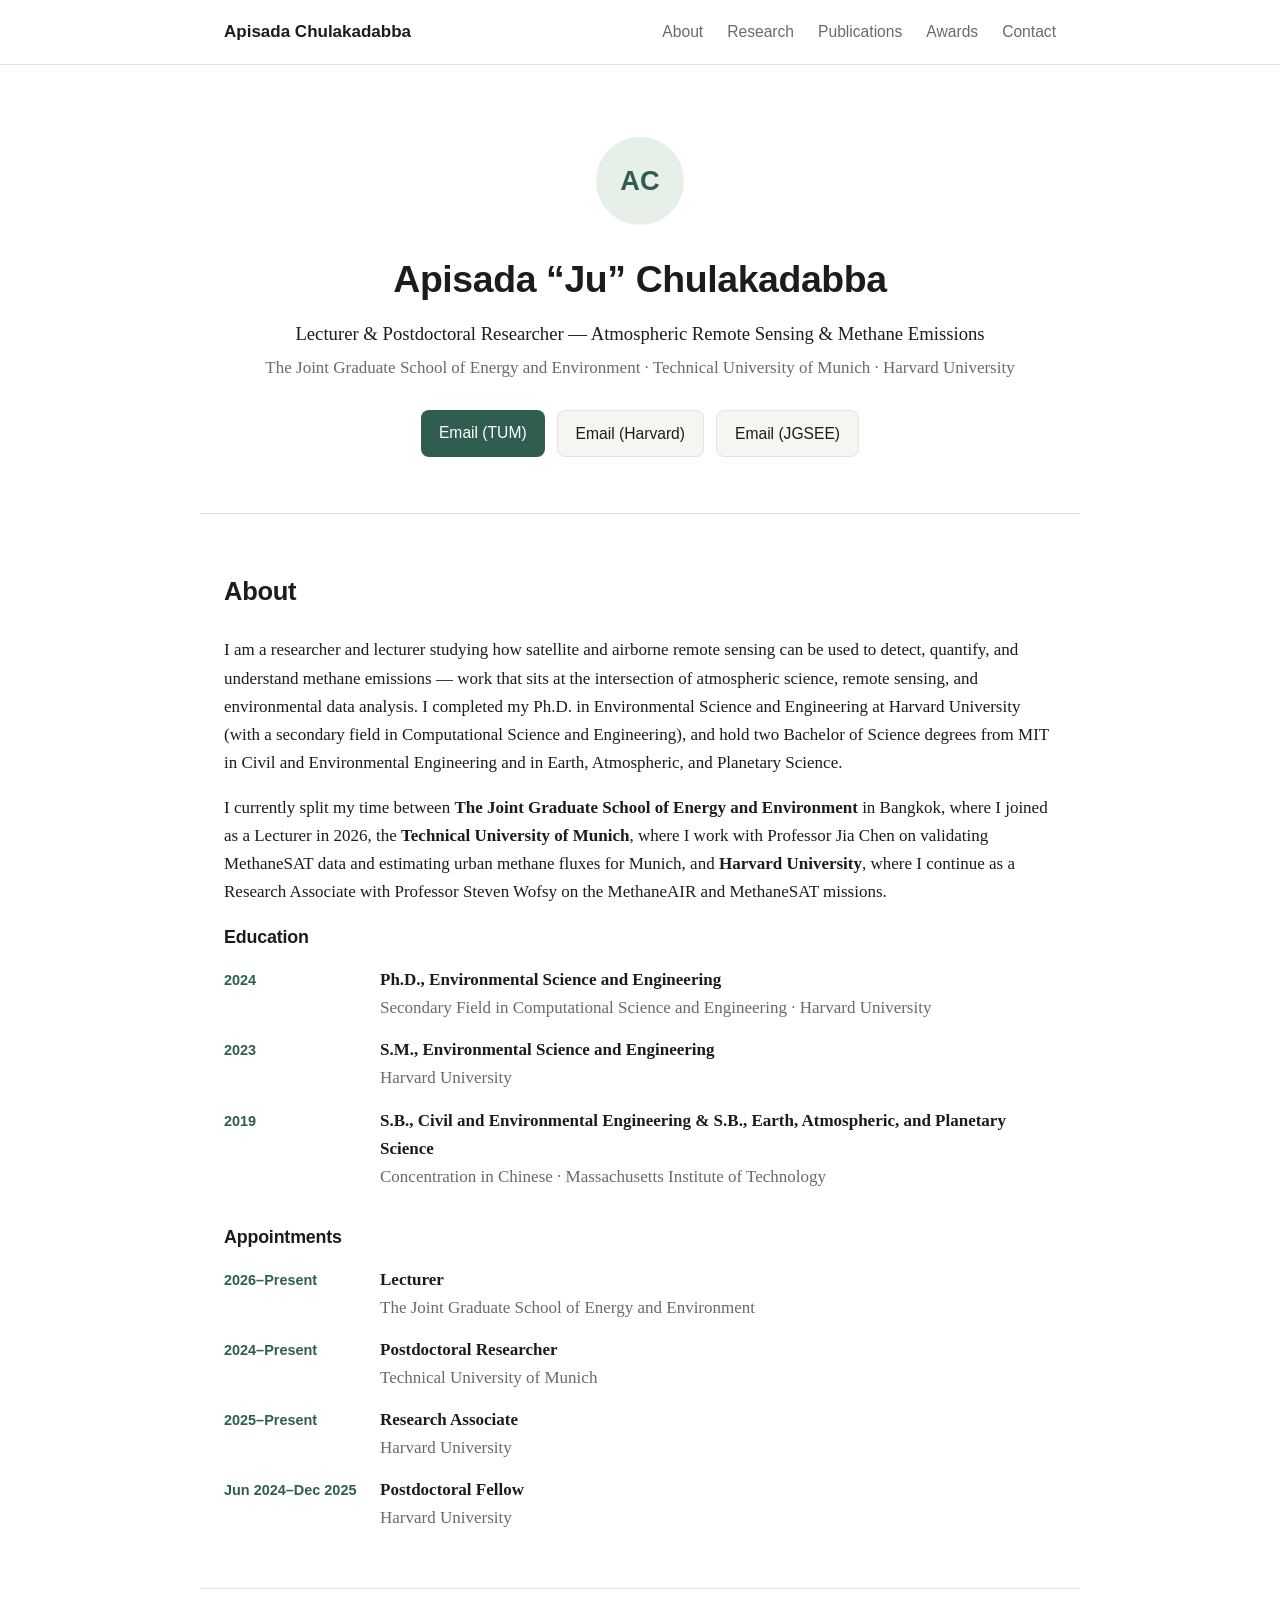
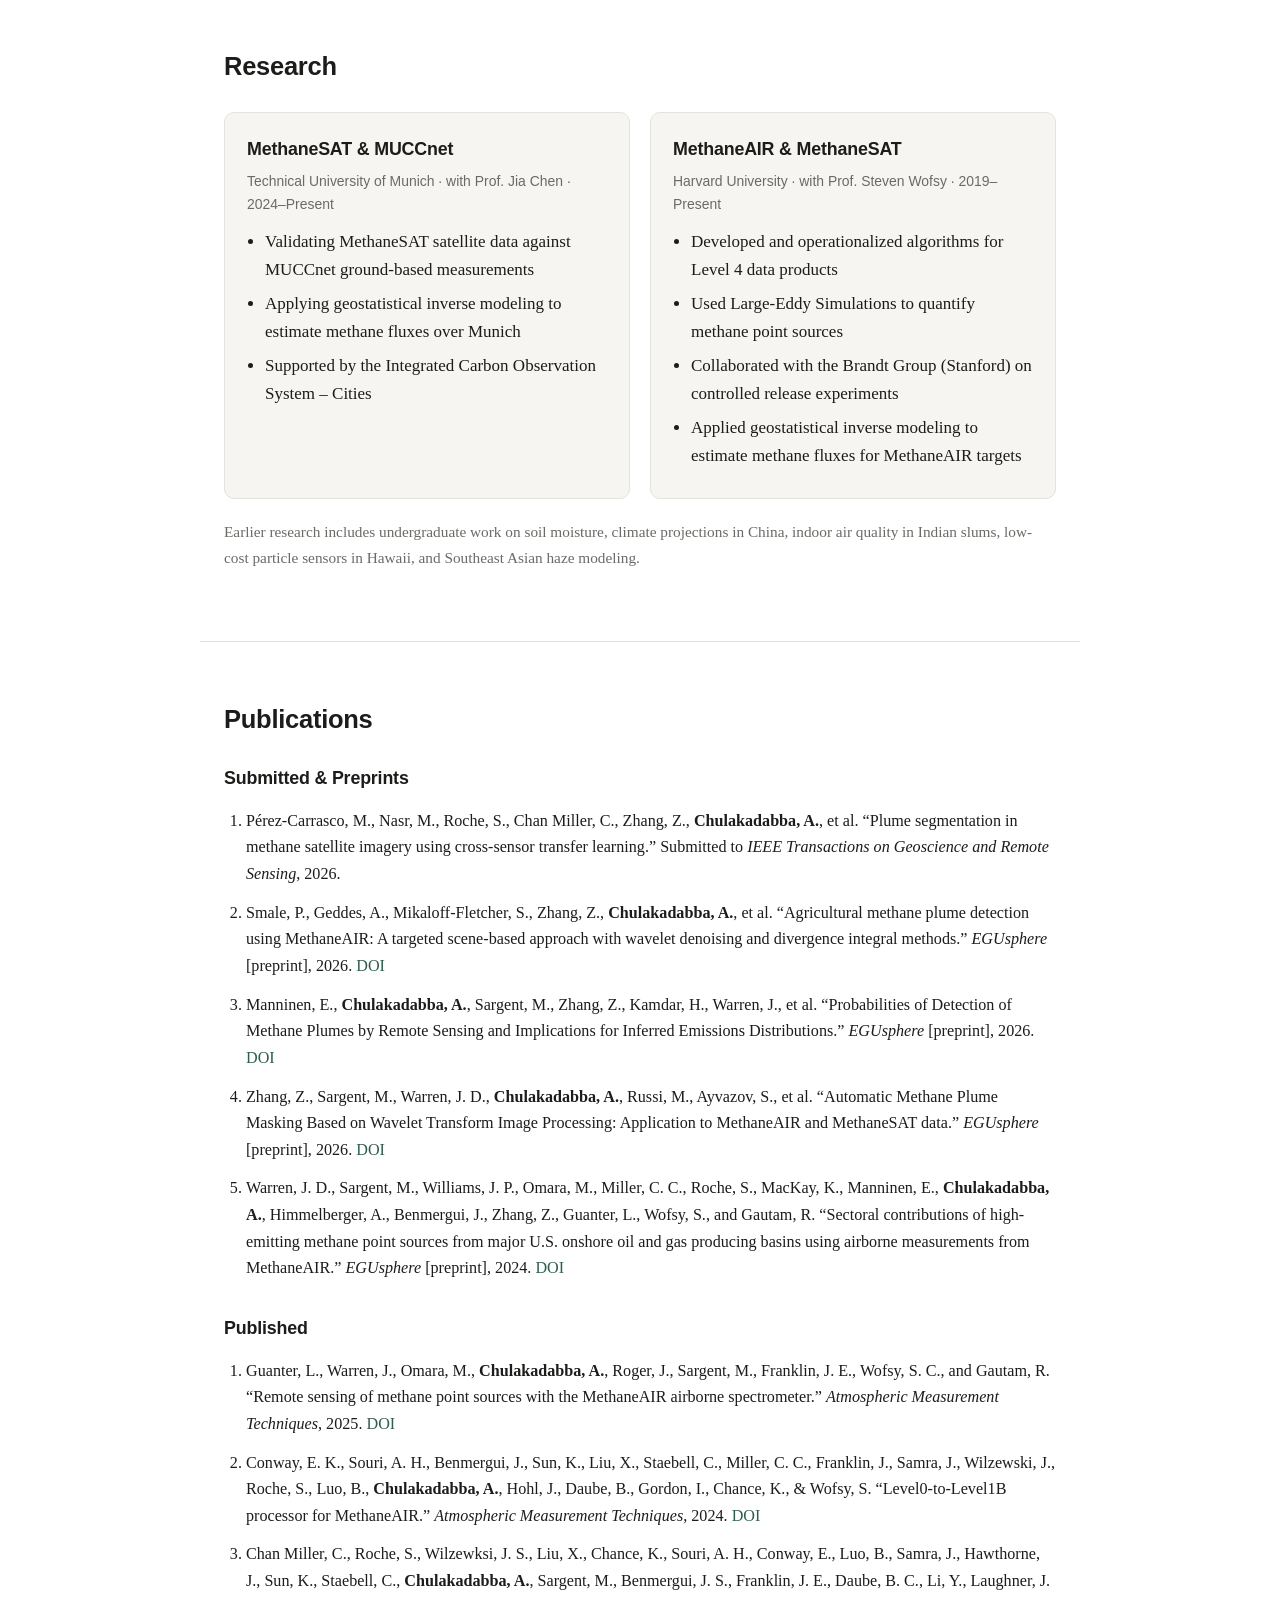
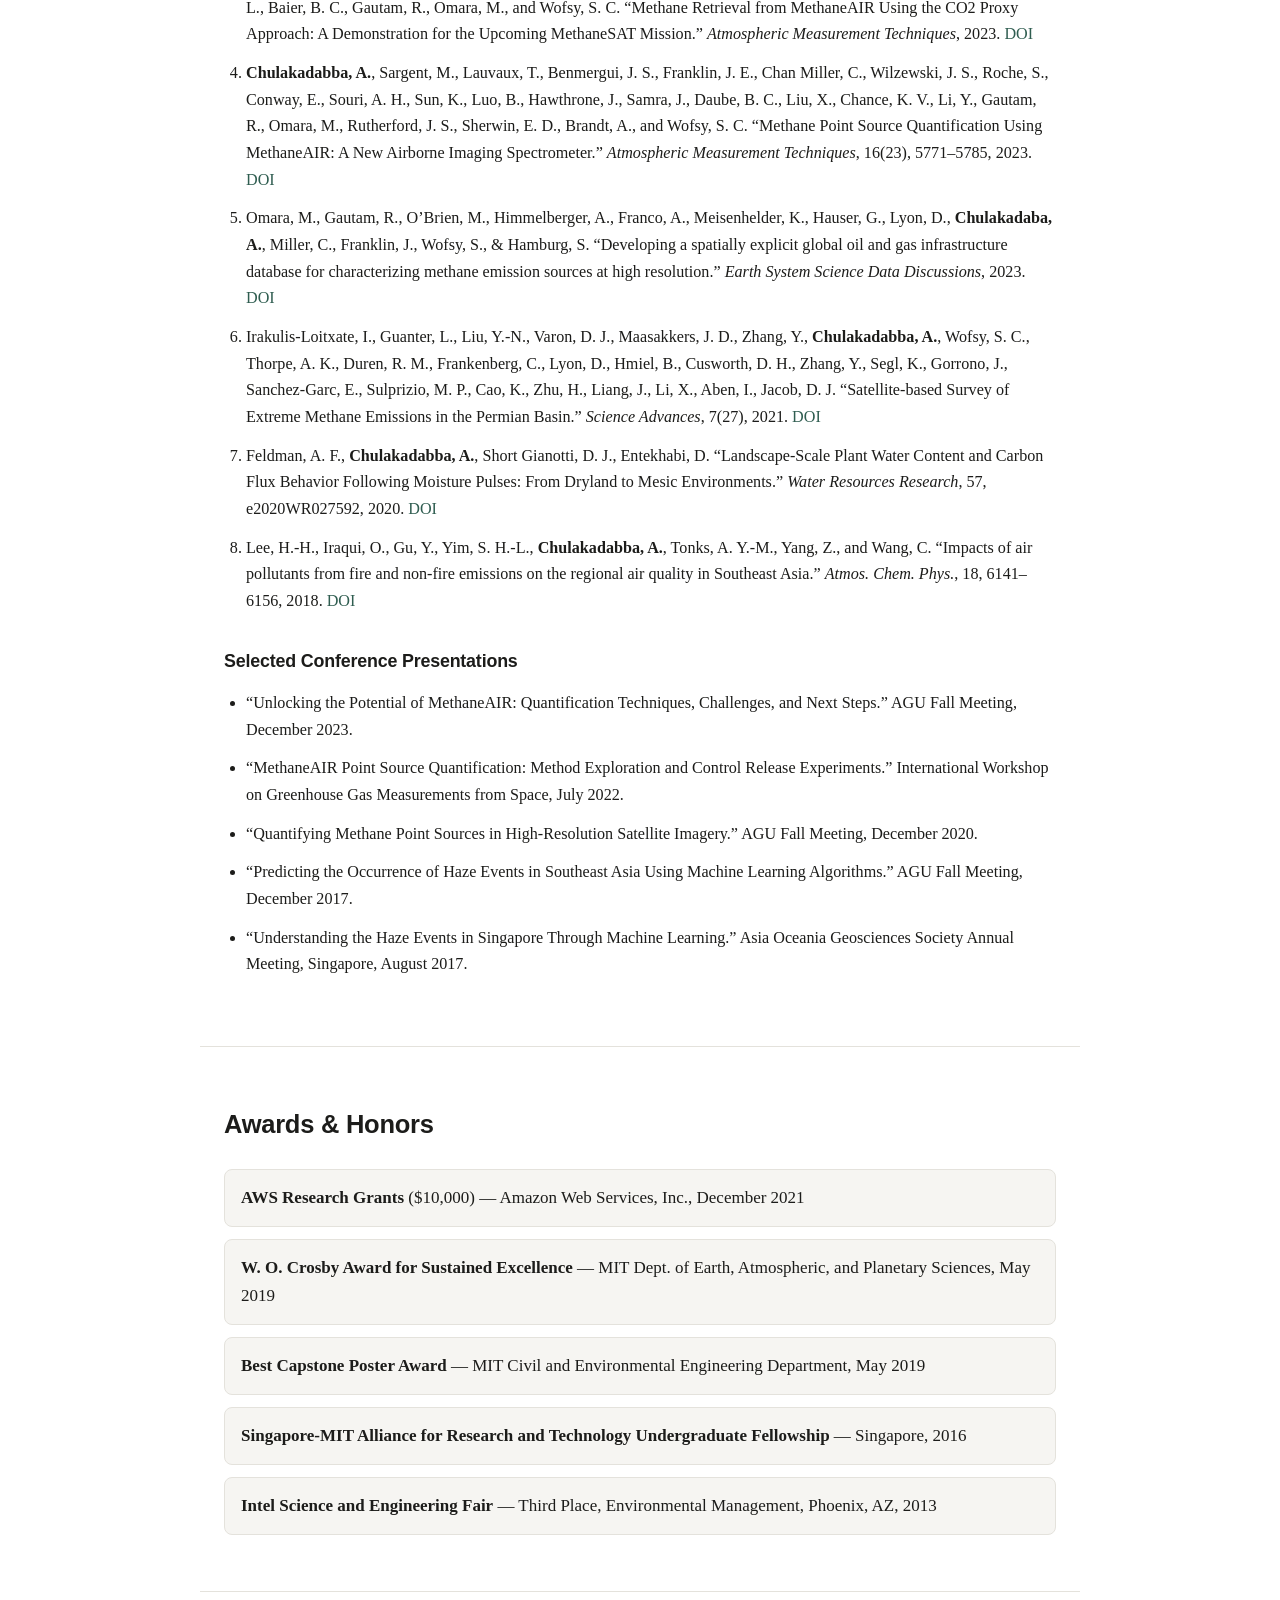
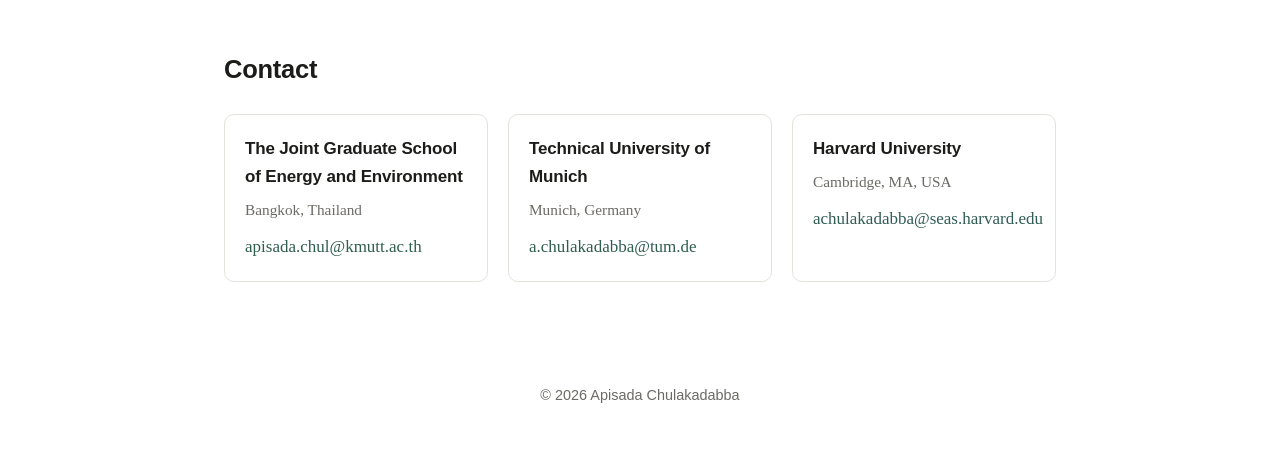
==== index.html @ 9975900d "Add personal academic website Static site (HTML/CSS/JS) with about, research, publications, awards, " ====
<!DOCTYPE html>
<html lang="en">
<head>
<meta charset="UTF-8">
<meta name="viewport" content="width=device-width, initial-scale=1.0">
<title>Apisada Chulakadabba</title>
<meta name="description" content="Apisada 'Ju' Chulakadabba — Postdoctoral Researcher working on satellite and airborne remote sensing of methane emissions.">
<link rel="stylesheet" href="styles.css">
</head>
<body>

<header class="site-header">
  <nav class="nav container">
    <a class="brand" href="#home">Apisada Chulakadabba</a>
    <button class="nav-toggle" id="navToggle" aria-label="Toggle menu" aria-expanded="false">
      <span></span><span></span><span></span>
    </button>
    <ul class="nav-links" id="navLinks">
      <li><a href="#about">About</a></li>
      <li><a href="#research">Research</a></li>
      <li><a href="#publications">Publications</a></li>
      <li><a href="#awards">Awards</a></li>
      <li><a href="#contact">Contact</a></li>
    </ul>
  </nav>
</header>

<main>
  <section id="home" class="hero container">
    <div class="hero-avatar" aria-hidden="true">AC</div>
    <h1>Apisada &ldquo;Ju&rdquo; Chulakadabba</h1>
    <p class="hero-title">Lecturer &amp; Postdoctoral Researcher &mdash; Atmospheric Remote Sensing &amp; Methane Emissions</p>
    <p class="hero-affil">The Joint Graduate School of Energy and Environment &middot; Technical University of Munich &middot; Harvard University</p>
    <div class="hero-links">
      <a href="mailto:a.chulakadabba@tum.de" class="btn btn-primary">Email (TUM)</a>
      <a href="mailto:achulakadabba@seas.harvard.edu" class="btn btn-secondary">Email (Harvard)</a>
      <a href="mailto:apisada.chul@kmutt.ac.th" class="btn btn-secondary">Email (JGSEE)</a>
    </div>
  </section>

  <section id="about" class="section container">
    <h2>About</h2>
    <p>
      I am a researcher and lecturer studying how satellite and airborne remote sensing can be used to detect,
      quantify, and understand methane emissions &mdash; work that sits at the intersection of atmospheric science,
      remote sensing, and environmental data analysis. I completed my Ph.D. in Environmental Science and Engineering
      at Harvard University (with a secondary field in Computational Science and Engineering), and hold two
      Bachelor of Science degrees from MIT in Civil and Environmental Engineering and in Earth, Atmospheric, and
      Planetary Science.
    </p>
    <p>
      I currently split my time between <strong>The Joint Graduate School of Energy and Environment</strong> in
      Bangkok, where I joined as a Lecturer in 2026, the <strong>Technical University of Munich</strong>, where I
      work with Professor Jia Chen on validating MethaneSAT data and estimating urban methane fluxes for Munich,
      and <strong>Harvard University</strong>, where I continue as a Research Associate with Professor Steven
      Wofsy on the MethaneAIR and MethaneSAT missions.
    </p>

    <div class="timeline">
      <h3>Education</h3>
      <ul class="timeline-list">
        <li>
          <span class="timeline-date">2024</span>
          <div>
            <strong>Ph.D., Environmental Science and Engineering</strong>
            <div class="muted">Secondary Field in Computational Science and Engineering &middot; Harvard University</div>
          </div>
        </li>
        <li>
          <span class="timeline-date">2023</span>
          <div>
            <strong>S.M., Environmental Science and Engineering</strong>
            <div class="muted">Harvard University</div>
          </div>
        </li>
        <li>
          <span class="timeline-date">2019</span>
          <div>
            <strong>S.B., Civil and Environmental Engineering &amp; S.B., Earth, Atmospheric, and Planetary Science</strong>
            <div class="muted">Concentration in Chinese &middot; Massachusetts Institute of Technology</div>
          </div>
        </li>
      </ul>

      <h3>Appointments</h3>
      <ul class="timeline-list">
        <li>
          <span class="timeline-date">2026&ndash;Present</span>
          <div><strong>Lecturer</strong><div class="muted">The Joint Graduate School of Energy and Environment</div></div>
        </li>
        <li>
          <span class="timeline-date">2024&ndash;Present</span>
          <div><strong>Postdoctoral Researcher</strong><div class="muted">Technical University of Munich</div></div>
        </li>
        <li>
          <span class="timeline-date">2025&ndash;Present</span>
          <div><strong>Research Associate</strong><div class="muted">Harvard University</div></div>
        </li>
        <li>
          <span class="timeline-date">Jun 2024&ndash;Dec 2025</span>
          <div><strong>Postdoctoral Fellow</strong><div class="muted">Harvard University</div></div>
        </li>
      </ul>
    </div>
  </section>

  <section id="research" class="section container">
    <h2>Research</h2>
    <div class="cards">
      <article class="card">
        <h3>MethaneSAT &amp; MUCCnet</h3>
        <p class="card-meta">Technical University of Munich &middot; with Prof. Jia Chen &middot; 2024&ndash;Present</p>
        <ul>
          <li>Validating MethaneSAT satellite data against MUCCnet ground-based measurements</li>
          <li>Applying geostatistical inverse modeling to estimate methane fluxes over Munich</li>
          <li>Supported by the Integrated Carbon Observation System &ndash; Cities</li>
        </ul>
      </article>
      <article class="card">
        <h3>MethaneAIR &amp; MethaneSAT</h3>
        <p class="card-meta">Harvard University &middot; with Prof. Steven Wofsy &middot; 2019&ndash;Present</p>
        <ul>
          <li>Developed and operationalized algorithms for Level 4 data products</li>
          <li>Used Large-Eddy Simulations to quantify methane point sources</li>
          <li>Collaborated with the Brandt Group (Stanford) on controlled release experiments</li>
          <li>Applied geostatistical inverse modeling to estimate methane fluxes for MethaneAIR targets</li>
        </ul>
      </article>
    </div>
    <p class="muted small">
      Earlier research includes undergraduate work on soil moisture, climate projections in China, indoor air
      quality in Indian slums, low-cost particle sensors in Hawaii, and Southeast Asian haze modeling.
    </p>
  </section>

  <section id="publications" class="section container">
    <h2>Publications</h2>

    <h3 class="pub-group-title">Submitted &amp; Preprints</h3>
    <ol class="pub-list">
      <li>Pérez-Carrasco, M., Nasr, M., Roche, S., Chan Miller, C., Zhang, Z., <strong>Chulakadabba, A.</strong>, et al. &ldquo;Plume segmentation in methane satellite imagery using cross-sensor transfer learning.&rdquo; Submitted to <em>IEEE Transactions on Geoscience and Remote Sensing</em>, 2026.</li>
      <li>Smale, P., Geddes, A., Mikaloff-Fletcher, S., Zhang, Z., <strong>Chulakadabba, A.</strong>, et al. &ldquo;Agricultural methane plume detection using MethaneAIR: A targeted scene-based approach with wavelet denoising and divergence integral methods.&rdquo; <em>EGUsphere</em> [preprint], 2026. <a href="https://doi.org/10.5194/egusphere-2025-6237" target="_blank" rel="noopener">DOI</a></li>
      <li>Manninen, E., <strong>Chulakadabba, A.</strong>, Sargent, M., Zhang, Z., Kamdar, H., Warren, J., et al. &ldquo;Probabilities of Detection of Methane Plumes by Remote Sensing and Implications for Inferred Emissions Distributions.&rdquo; <em>EGUsphere</em> [preprint], 2026. <a href="https://doi.org/10.5194/egusphere-2026-115" target="_blank" rel="noopener">DOI</a></li>
      <li>Zhang, Z., Sargent, M., Warren, J. D., <strong>Chulakadabba, A.</strong>, Russi, M., Ayvazov, S., et al. &ldquo;Automatic Methane Plume Masking Based on Wavelet Transform Image Processing: Application to MethaneAIR and MethaneSAT data.&rdquo; <em>EGUsphere</em> [preprint], 2026. <a href="https://doi.org/10.5194/egusphere-2026-141" target="_blank" rel="noopener">DOI</a></li>
      <li>Warren, J. D., Sargent, M., Williams, J. P., Omara, M., Miller, C. C., Roche, S., MacKay, K., Manninen, E., <strong>Chulakadabba, A.</strong>, Himmelberger, A., Benmergui, J., Zhang, Z., Guanter, L., Wofsy, S., and Gautam, R. &ldquo;Sectoral contributions of high-emitting methane point sources from major U.S. onshore oil and gas producing basins using airborne measurements from MethaneAIR.&rdquo; <em>EGUsphere</em> [preprint], 2024. <a href="https://doi.org/10.5194/egusphere-2024-3865" target="_blank" rel="noopener">DOI</a></li>
    </ol>

    <h3 class="pub-group-title">Published</h3>
    <ol class="pub-list">
      <li>Guanter, L., Warren, J., Omara, M., <strong>Chulakadabba, A.</strong>, Roger, J., Sargent, M., Franklin, J. E., Wofsy, S. C., and Gautam, R. &ldquo;Remote sensing of methane point sources with the MethaneAIR airborne spectrometer.&rdquo; <em>Atmospheric Measurement Techniques</em>, 2025. <a href="https://doi.org/10.5194/amt-18-3857-2025" target="_blank" rel="noopener">DOI</a></li>
      <li>Conway, E. K., Souri, A. H., Benmergui, J., Sun, K., Liu, X., Staebell, C., Miller, C. C., Franklin, J., Samra, J., Wilzewski, J., Roche, S., Luo, B., <strong>Chulakadabba, A.</strong>, Hohl, J., Daube, B., Gordon, I., Chance, K., &amp; Wofsy, S. &ldquo;Level0-to-Level1B processor for MethaneAIR.&rdquo; <em>Atmospheric Measurement Techniques</em>, 2024. <a href="https://doi.org/10.5194/amt-17-1347-2024" target="_blank" rel="noopener">DOI</a></li>
      <li>Chan Miller, C., Roche, S., Wilzewksi, J. S., Liu, X., Chance, K., Souri, A. H., Conway, E., Luo, B., Samra, J., Hawthorne, J., Sun, K., Staebell, C., <strong>Chulakadabba, A.</strong>, Sargent, M., Benmergui, J. S., Franklin, J. E., Daube, B. C., Li, Y., Laughner, J. L., Baier, B. C., Gautam, R., Omara, M., and Wofsy, S. C. &ldquo;Methane Retrieval from MethaneAIR Using the CO2 Proxy Approach: A Demonstration for the Upcoming MethaneSAT Mission.&rdquo; <em>Atmospheric Measurement Techniques</em>, 2023. <a href="https://doi.org/10.5194/egusphere-2023-1962" target="_blank" rel="noopener">DOI</a></li>
      <li><strong>Chulakadabba, A.</strong>, Sargent, M., Lauvaux, T., Benmergui, J. S., Franklin, J. E., Chan Miller, C., Wilzewski, J. S., Roche, S., Conway, E., Souri, A. H., Sun, K., Luo, B., Hawthrone, J., Samra, J., Daube, B. C., Liu, X., Chance, K. V., Li, Y., Gautam, R., Omara, M., Rutherford, J. S., Sherwin, E. D., Brandt, A., and Wofsy, S. C. &ldquo;Methane Point Source Quantification Using MethaneAIR: A New Airborne Imaging Spectrometer.&rdquo; <em>Atmospheric Measurement Techniques</em>, 16(23), 5771&ndash;5785, 2023. <a href="https://doi.org/10.5194/amt-16-5771-2023" target="_blank" rel="noopener">DOI</a></li>
      <li>Omara, M., Gautam, R., O&rsquo;Brien, M., Himmelberger, A., Franco, A., Meisenhelder, K., Hauser, G., Lyon, D., <strong>Chulakadaba, A.</strong>, Miller, C., Franklin, J., Wofsy, S., &amp; Hamburg, S. &ldquo;Developing a spatially explicit global oil and gas infrastructure database for characterizing methane emission sources at high resolution.&rdquo; <em>Earth System Science Data Discussions</em>, 2023. <a href="https://doi.org/10.5194/essd-2022-452" target="_blank" rel="noopener">DOI</a></li>
      <li>Irakulis-Loitxate, I., Guanter, L., Liu, Y.-N., Varon, D. J., Maasakkers, J. D., Zhang, Y., <strong>Chulakadabba, A.</strong>, Wofsy, S. C., Thorpe, A. K., Duren, R. M., Frankenberg, C., Lyon, D., Hmiel, B., Cusworth, D. H., Zhang, Y., Segl, K., Gorrono, J., Sanchez-Garc, E., Sulprizio, M. P., Cao, K., Zhu, H., Liang, J., Li, X., Aben, I., Jacob, D. J. &ldquo;Satellite-based Survey of Extreme Methane Emissions in the Permian Basin.&rdquo; <em>Science Advances</em>, 7(27), 2021. <a href="https://doi.org/abf4507" target="_blank" rel="noopener">DOI</a></li>
      <li>Feldman, A. F., <strong>Chulakadabba, A.</strong>, Short Gianotti, D. J., Entekhabi, D. &ldquo;Landscape-Scale Plant Water Content and Carbon Flux Behavior Following Moisture Pulses: From Dryland to Mesic Environments.&rdquo; <em>Water Resources Research</em>, 57, e2020WR027592, 2020. <a href="https://doi.org/10.1029/2020WR027592" target="_blank" rel="noopener">DOI</a></li>
      <li>Lee, H.-H., Iraqui, O., Gu, Y., Yim, S. H.-L., <strong>Chulakadabba, A.</strong>, Tonks, A. Y.-M., Yang, Z., and Wang, C. &ldquo;Impacts of air pollutants from fire and non-fire emissions on the regional air quality in Southeast Asia.&rdquo; <em>Atmos. Chem. Phys.</em>, 18, 6141&ndash;6156, 2018. <a href="https://doi.org/10.5194/acp-18-6141-2018" target="_blank" rel="noopener">DOI</a></li>
    </ol>

    <h3 class="pub-group-title">Selected Conference Presentations</h3>
    <ul class="pub-list plain">
      <li>&ldquo;Unlocking the Potential of MethaneAIR: Quantification Techniques, Challenges, and Next Steps.&rdquo; AGU Fall Meeting, December 2023.</li>
      <li>&ldquo;MethaneAIR Point Source Quantification: Method Exploration and Control Release Experiments.&rdquo; International Workshop on Greenhouse Gas Measurements from Space, July 2022.</li>
      <li>&ldquo;Quantifying Methane Point Sources in High-Resolution Satellite Imagery.&rdquo; AGU Fall Meeting, December 2020.</li>
      <li>&ldquo;Predicting the Occurrence of Haze Events in Southeast Asia Using Machine Learning Algorithms.&rdquo; AGU Fall Meeting, December 2017.</li>
      <li>&ldquo;Understanding the Haze Events in Singapore Through Machine Learning.&rdquo; Asia Oceania Geosciences Society Annual Meeting, Singapore, August 2017.</li>
    </ul>
  </section>

  <section id="awards" class="section container">
    <h2>Awards &amp; Honors</h2>
    <ul class="award-list">
      <li><strong>AWS Research Grants</strong> ($10,000) &mdash; Amazon Web Services, Inc., December 2021</li>
      <li><strong>W. O. Crosby Award for Sustained Excellence</strong> &mdash; MIT Dept. of Earth, Atmospheric, and Planetary Sciences, May 2019</li>
      <li><strong>Best Capstone Poster Award</strong> &mdash; MIT Civil and Environmental Engineering Department, May 2019</li>
      <li><strong>Singapore-MIT Alliance for Research and Technology Undergraduate Fellowship</strong> &mdash; Singapore, 2016</li>
      <li><strong>Intel Science and Engineering Fair</strong> &mdash; Third Place, Environmental Management, Phoenix, AZ, 2013</li>
    </ul>
  </section>

  <section id="contact" class="section container">
    <h2>Contact</h2>
    <div class="contact-grid">
      <div class="contact-card">
        <h3>The Joint Graduate School of Energy and Environment</h3>
        <p>Bangkok, Thailand</p>
        <a href="mailto:apisada.chul@kmutt.ac.th">apisada.chul@kmutt.ac.th</a>
      </div>
      <div class="contact-card">
        <h3>Technical University of Munich</h3>
        <p>Munich, Germany</p>
        <a href="mailto:a.chulakadabba@tum.de">a.chulakadabba@tum.de</a>
      </div>
      <div class="contact-card">
        <h3>Harvard University</h3>
        <p>Cambridge, MA, USA</p>
        <a href="mailto:achulakadabba@seas.harvard.edu">achulakadabba@seas.harvard.edu</a>
      </div>
    </div>
  </section>
</main>

<footer class="site-footer">
  <div class="container">
    <p>&copy; <span id="year"></span> Apisada Chulakadabba</p>
  </div>
</footer>

<script src="script.js"></script>
</body>
</html>
---- styles.css ----
:root {
  --bg: #ffffff;
  --bg-alt: #f6f5f2;
  --text: #1c1c1a;
  --text-muted: #6b6a66;
  --accent: #2f5d50;
  --accent-soft: #e7efe9;
  --border: #e4e2dc;
  --max-width: 880px;
  --radius: 10px;
  font-size: 17px;
}

@media (prefers-color-scheme: dark) {
  :root {
    --bg: #14151a;
    --bg-alt: #1b1c22;
    --text: #ececea;
    --text-muted: #a2a19c;
    --accent: #7fbf9e;
    --accent-soft: #1e2b26;
    --border: #2b2c33;
  }
}

* { box-sizing: border-box; }

html, body {
  margin: 0;
  padding: 0;
}

body {
  font-family: "Iowan Old Style", "Palatino Linotype", Georgia, "Times New Roman", serif;
  background: var(--bg);
  color: var(--text);
  line-height: 1.65;
  -webkit-font-smoothing: antialiased;
}

.container {
  max-width: var(--max-width);
  margin: 0 auto;
  padding: 0 24px;
}

h1, h2, h3 {
  font-family: -apple-system, BlinkMacSystemFont, "Segoe UI", Helvetica, Arial, sans-serif;
  font-weight: 600;
  letter-spacing: -0.01em;
  color: var(--text);
}

a {
  color: var(--accent);
  text-decoration: none;
}
a:hover { text-decoration: underline; }

/* Header */
.site-header {
  position: sticky;
  top: 0;
  background: var(--bg);
  border-bottom: 1px solid var(--border);
  z-index: 100;
}

.nav {
  display: flex;
  align-items: center;
  justify-content: space-between;
  height: 64px;
  font-family: -apple-system, BlinkMacSystemFont, "Segoe UI", Helvetica, Arial, sans-serif;
}

.brand {
  font-weight: 700;
  font-size: 1rem;
  color: var(--text);
}

.nav-links {
  list-style: none;
  display: flex;
  gap: 24px;
  margin: 0;
  padding: 0;
  font-size: 0.92rem;
}

.nav-links a {
  color: var(--text-muted);
}
.nav-links a:hover { color: var(--accent); text-decoration: none; }

.nav-toggle {
  display: none;
  flex-direction: column;
  gap: 4px;
  background: none;
  border: none;
  cursor: pointer;
  padding: 6px;
}
.nav-toggle span {
  width: 22px;
  height: 2px;
  background: var(--text);
  display: block;
}

/* Hero */
.hero {
  text-align: center;
  padding: 72px 24px 56px;
}

.hero-avatar {
  width: 88px;
  height: 88px;
  border-radius: 50%;
  background: var(--accent-soft);
  color: var(--accent);
  font-family: -apple-system, BlinkMacSystemFont, "Segoe UI", sans-serif;
  font-weight: 700;
  font-size: 1.6rem;
  display: flex;
  align-items: center;
  justify-content: center;
  margin: 0 auto 24px;
}

.hero h1 {
  font-size: 2.2rem;
  margin: 0 0 8px;
}

.hero-title {
  font-size: 1.1rem;
  color: var(--text);
  margin: 0 0 4px;
}

.hero-affil {
  color: var(--text-muted);
  margin: 0 0 28px;
}

.hero-links {
  display: flex;
  flex-wrap: wrap;
  gap: 12px;
  justify-content: center;
  font-family: -apple-system, BlinkMacSystemFont, "Segoe UI", sans-serif;
}

.btn {
  padding: 10px 18px;
  border-radius: 8px;
  font-size: 0.92rem;
  font-weight: 500;
}
.btn:hover { text-decoration: none; }

.btn-primary {
  background: var(--accent);
  color: #fff !important;
}
.btn-primary:hover { opacity: 0.9; }

.btn-secondary {
  background: var(--bg-alt);
  color: var(--text) !important;
  border: 1px solid var(--border);
}
.btn-secondary:hover { border-color: var(--accent); }

/* Sections */
.section {
  padding: 56px 24px;
  border-top: 1px solid var(--border);
}

.section h2 {
  font-size: 1.5rem;
  margin: 0 0 24px;
}

.muted { color: var(--text-muted); }
.small { font-size: 0.9rem; }

/* Timeline */
.timeline h3 {
  font-size: 1.05rem;
  margin: 32px 0 14px;
}
.timeline h3:first-child { margin-top: 0; }

.timeline-list {
  list-style: none;
  margin: 0;
  padding: 0;
  display: flex;
  flex-direction: column;
  gap: 14px;
}

.timeline-list li {
  display: grid;
  grid-template-columns: 140px 1fr;
  gap: 16px;
  align-items: baseline;
}

.timeline-date {
  font-family: -apple-system, BlinkMacSystemFont, "Segoe UI", sans-serif;
  font-size: 0.85rem;
  color: var(--accent);
  font-weight: 600;
}

/* Research cards */
.cards {
  display: grid;
  grid-template-columns: repeat(auto-fit, minmax(280px, 1fr));
  gap: 20px;
  margin-bottom: 20px;
}

.card {
  background: var(--bg-alt);
  border: 1px solid var(--border);
  border-radius: var(--radius);
  padding: 22px;
}

.card h3 {
  font-size: 1.05rem;
  margin: 0 0 6px;
}

.card-meta {
  font-family: -apple-system, BlinkMacSystemFont, "Segoe UI", sans-serif;
  font-size: 0.82rem;
  color: var(--text-muted);
  margin: 0 0 12px;
}

.card ul {
  margin: 0;
  padding-left: 18px;
}
.card li { margin-bottom: 6px; }

/* Publications */
.pub-group-title {
  font-size: 1.05rem;
  margin: 32px 0 14px;
}
.pub-group-title:first-of-type { margin-top: 0; }

.pub-list {
  padding-left: 22px;
  margin: 0 0 8px;
}
.pub-list li {
  margin-bottom: 12px;
  font-size: 0.95rem;
}
.pub-list.plain {
  list-style: disc;
}

/* Awards */
.award-list {
  list-style: none;
  padding: 0;
  margin: 0;
  display: flex;
  flex-direction: column;
  gap: 12px;
}
.award-list li {
  padding: 14px 16px;
  background: var(--bg-alt);
  border-radius: 8px;
  border: 1px solid var(--border);
}

/* Contact */
.contact-grid {
  display: grid;
  grid-template-columns: repeat(auto-fit, minmax(240px, 1fr));
  gap: 20px;
}
.contact-card {
  border: 1px solid var(--border);
  border-radius: var(--radius);
  padding: 20px;
}
.contact-card h3 {
  font-size: 1rem;
  margin: 0 0 6px;
}
.contact-card p {
  margin: 0 0 10px;
  color: var(--text-muted);
  font-size: 0.9rem;
}

/* Footer */
.site-footer {
  padding: 32px 24px;
  text-align: center;
  color: var(--text-muted);
  font-family: -apple-system, BlinkMacSystemFont, "Segoe UI", sans-serif;
  font-size: 0.85rem;
}

/* Responsive */
@media (max-width: 720px) {
  .nav-toggle { display: flex; }
  .nav-links {
    position: absolute;
    top: 64px;
    left: 0;
    right: 0;
    background: var(--bg);
    flex-direction: column;
    padding: 16px 24px;
    border-bottom: 1px solid var(--border);
    display: none;
    gap: 16px;
  }
  .nav-links.open { display: flex; }
  .timeline-list li {
    grid-template-columns: 1fr;
    gap: 4px;
  }
}
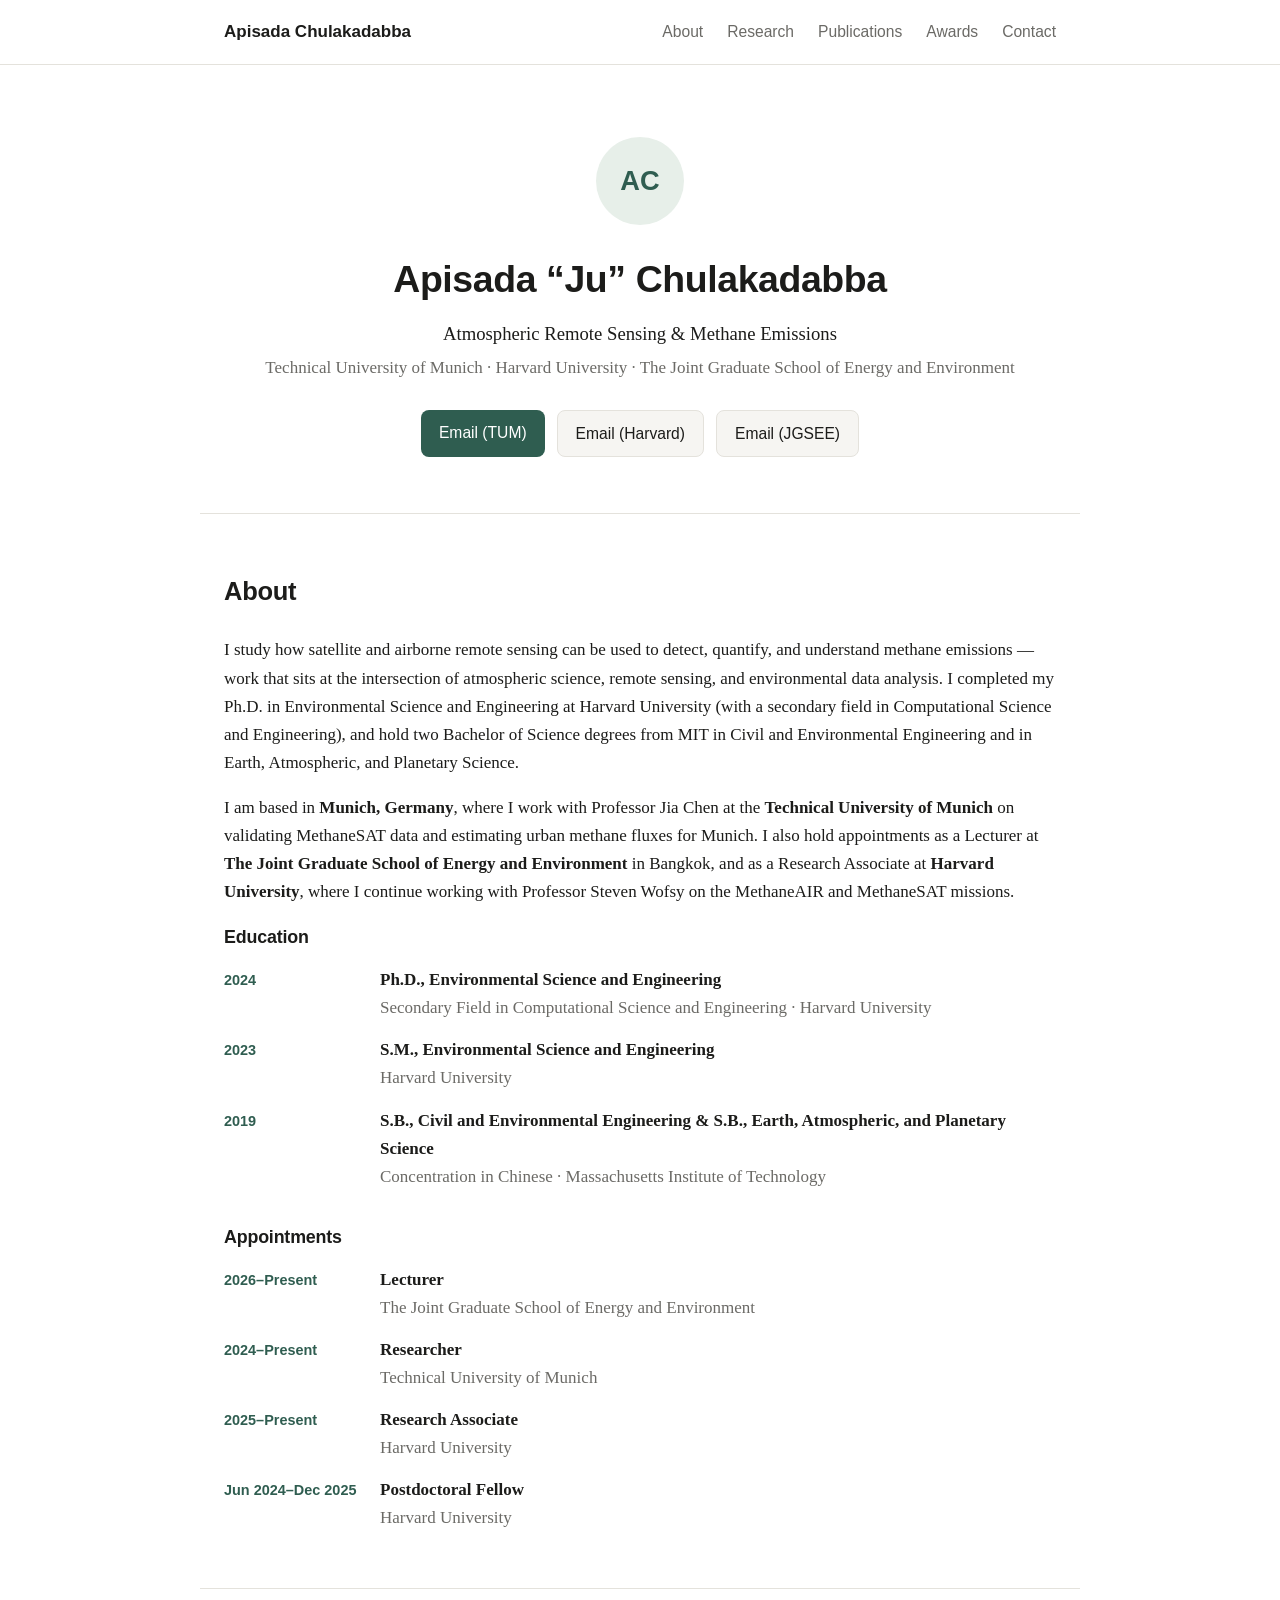
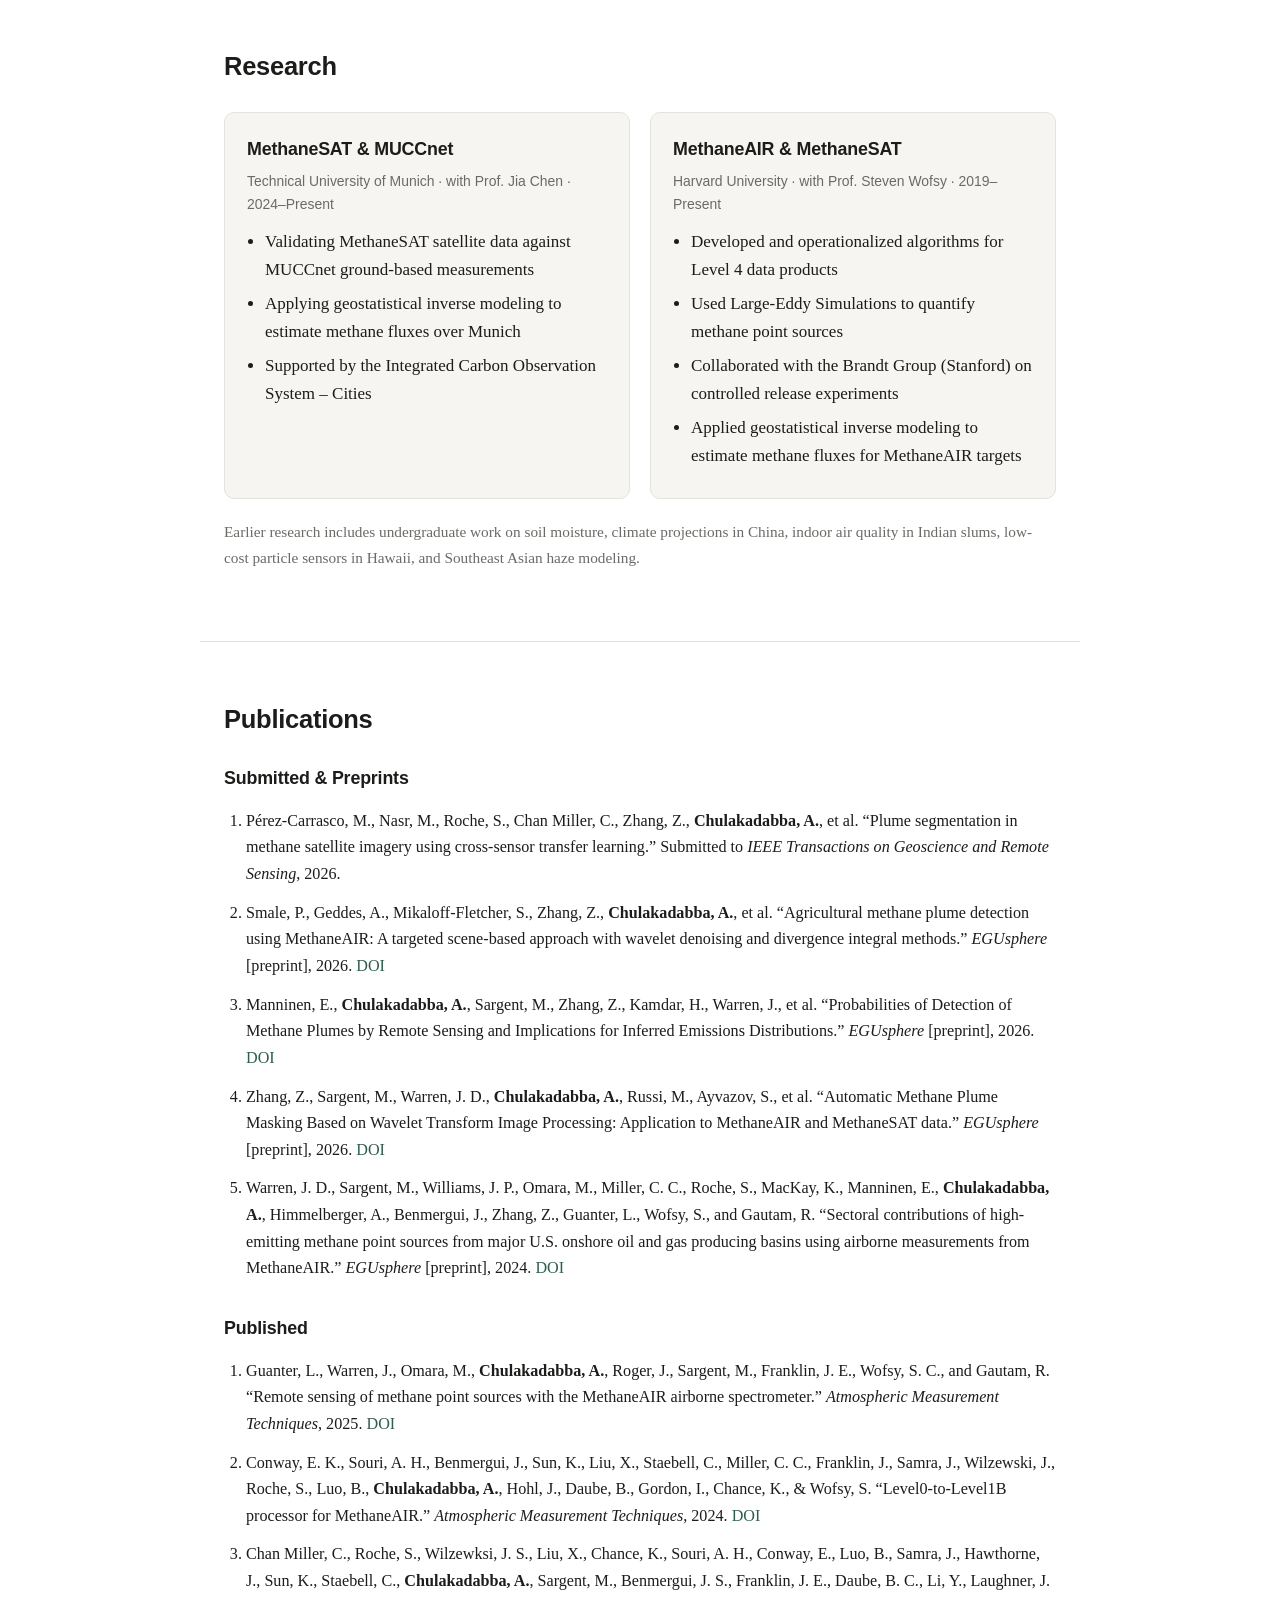
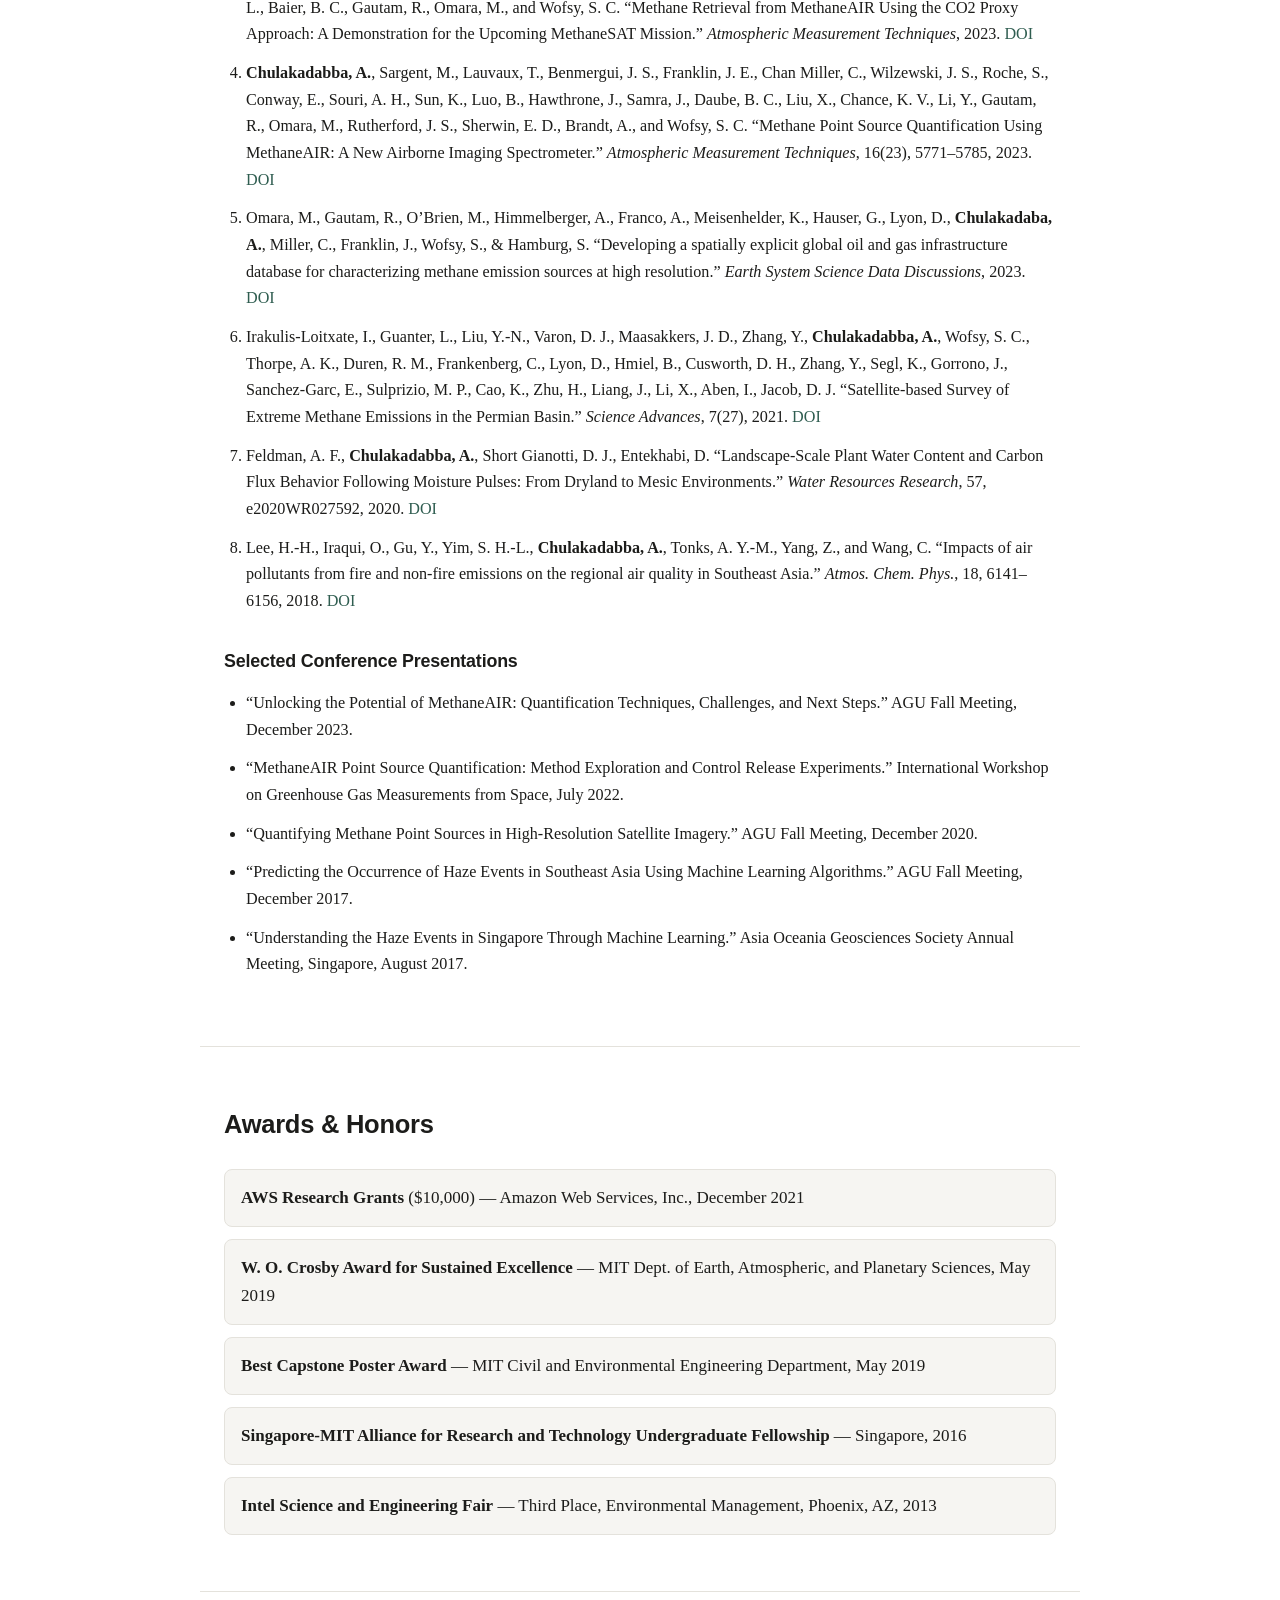
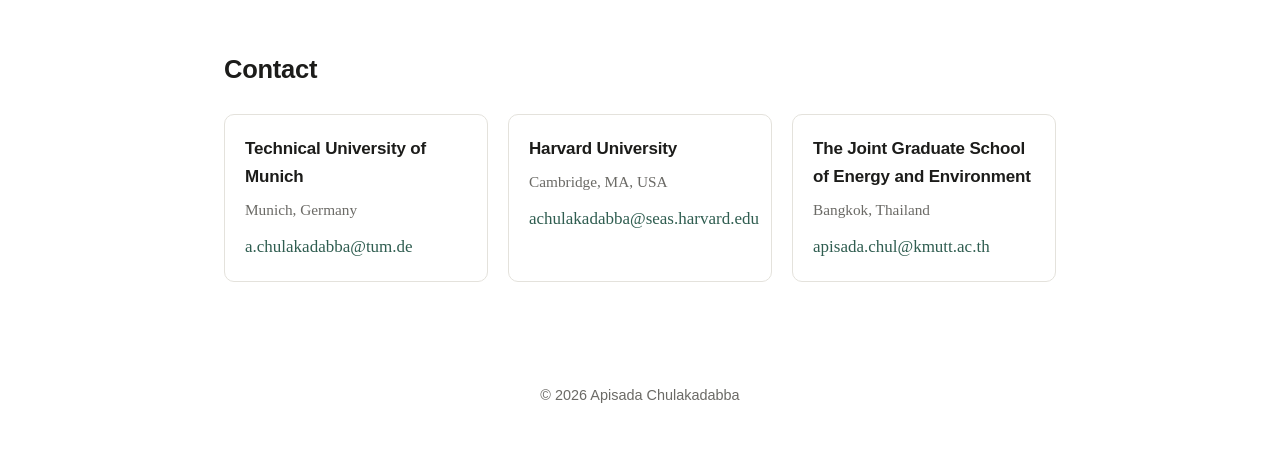
==== commit 5ea58348: "Update bio wording and affiliation ordering Simplify hero subtitle, note Munich base instead of spli" ====
--- a/index.html
+++ b/index.html
@@ -4,7 +4,7 @@
 <meta charset="UTF-8">
 <meta name="viewport" content="width=device-width, initial-scale=1.0">
 <title>Apisada Chulakadabba</title>
-<meta name="description" content="Apisada 'Ju' Chulakadabba — Postdoctoral Researcher working on satellite and airborne remote sensing of methane emissions.">
+<meta name="description" content="Apisada 'Ju' Chulakadabba — Researcher working on satellite and airborne remote sensing of methane emissions.">
 <link rel="stylesheet" href="styles.css">
 </head>
 <body>
@@ -29,8 +29,8 @@
   <section id="home" class="hero container">
     <div class="hero-avatar" aria-hidden="true">AC</div>
     <h1>Apisada &ldquo;Ju&rdquo; Chulakadabba</h1>
-    <p class="hero-title">Lecturer &amp; Postdoctoral Researcher &mdash; Atmospheric Remote Sensing &amp; Methane Emissions</p>
-    <p class="hero-affil">The Joint Graduate School of Energy and Environment &middot; Technical University of Munich &middot; Harvard University</p>
+    <p class="hero-title">Atmospheric Remote Sensing &amp; Methane Emissions</p>
+    <p class="hero-affil">Technical University of Munich &middot; Harvard University &middot; The Joint Graduate School of Energy and Environment</p>
     <div class="hero-links">
       <a href="mailto:a.chulakadabba@tum.de" class="btn btn-primary">Email (TUM)</a>
       <a href="mailto:achulakadabba@seas.harvard.edu" class="btn btn-secondary">Email (Harvard)</a>
@@ -41,7 +41,7 @@
   <section id="about" class="section container">
     <h2>About</h2>
     <p>
-      I am a researcher and lecturer studying how satellite and airborne remote sensing can be used to detect,
+      I study how satellite and airborne remote sensing can be used to detect,
       quantify, and understand methane emissions &mdash; work that sits at the intersection of atmospheric science,
       remote sensing, and environmental data analysis. I completed my Ph.D. in Environmental Science and Engineering
       at Harvard University (with a secondary field in Computational Science and Engineering), and hold two
@@ -49,11 +49,11 @@
       Planetary Science.
     </p>
     <p>
-      I currently split my time between <strong>The Joint Graduate School of Energy and Environment</strong> in
-      Bangkok, where I joined as a Lecturer in 2026, the <strong>Technical University of Munich</strong>, where I
-      work with Professor Jia Chen on validating MethaneSAT data and estimating urban methane fluxes for Munich,
-      and <strong>Harvard University</strong>, where I continue as a Research Associate with Professor Steven
-      Wofsy on the MethaneAIR and MethaneSAT missions.
+      I am based in <strong>Munich, Germany</strong>, where I work with Professor Jia Chen at the
+      <strong>Technical University of Munich</strong> on validating MethaneSAT data and estimating urban methane
+      fluxes for Munich. I also hold appointments as a Lecturer at <strong>The Joint Graduate School of Energy and
+      Environment</strong> in Bangkok, and as a Research Associate at <strong>Harvard University</strong>, where I
+      continue working with Professor Steven Wofsy on the MethaneAIR and MethaneSAT missions.
     </p>
 
     <div class="timeline">
@@ -90,7 +90,7 @@
         </li>
         <li>
           <span class="timeline-date">2024&ndash;Present</span>
-          <div><strong>Postdoctoral Researcher</strong><div class="muted">Technical University of Munich</div></div>
+          <div><strong>Researcher</strong><div class="muted">Technical University of Munich</div></div>
         </li>
         <li>
           <span class="timeline-date">2025&ndash;Present</span>
@@ -182,11 +182,6 @@
     <h2>Contact</h2>
     <div class="contact-grid">
       <div class="contact-card">
-        <h3>The Joint Graduate School of Energy and Environment</h3>
-        <p>Bangkok, Thailand</p>
-        <a href="mailto:apisada.chul@kmutt.ac.th">apisada.chul@kmutt.ac.th</a>
-      </div>
-      <div class="contact-card">
         <h3>Technical University of Munich</h3>
         <p>Munich, Germany</p>
         <a href="mailto:a.chulakadabba@tum.de">a.chulakadabba@tum.de</a>
@@ -196,6 +191,11 @@
         <p>Cambridge, MA, USA</p>
         <a href="mailto:achulakadabba@seas.harvard.edu">achulakadabba@seas.harvard.edu</a>
       </div>
+      <div class="contact-card">
+        <h3>The Joint Graduate School of Energy and Environment</h3>
+        <p>Bangkok, Thailand</p>
+        <a href="mailto:apisada.chul@kmutt.ac.th">apisada.chul@kmutt.ac.th</a>
+      </div>
     </div>
   </section>
 </main>
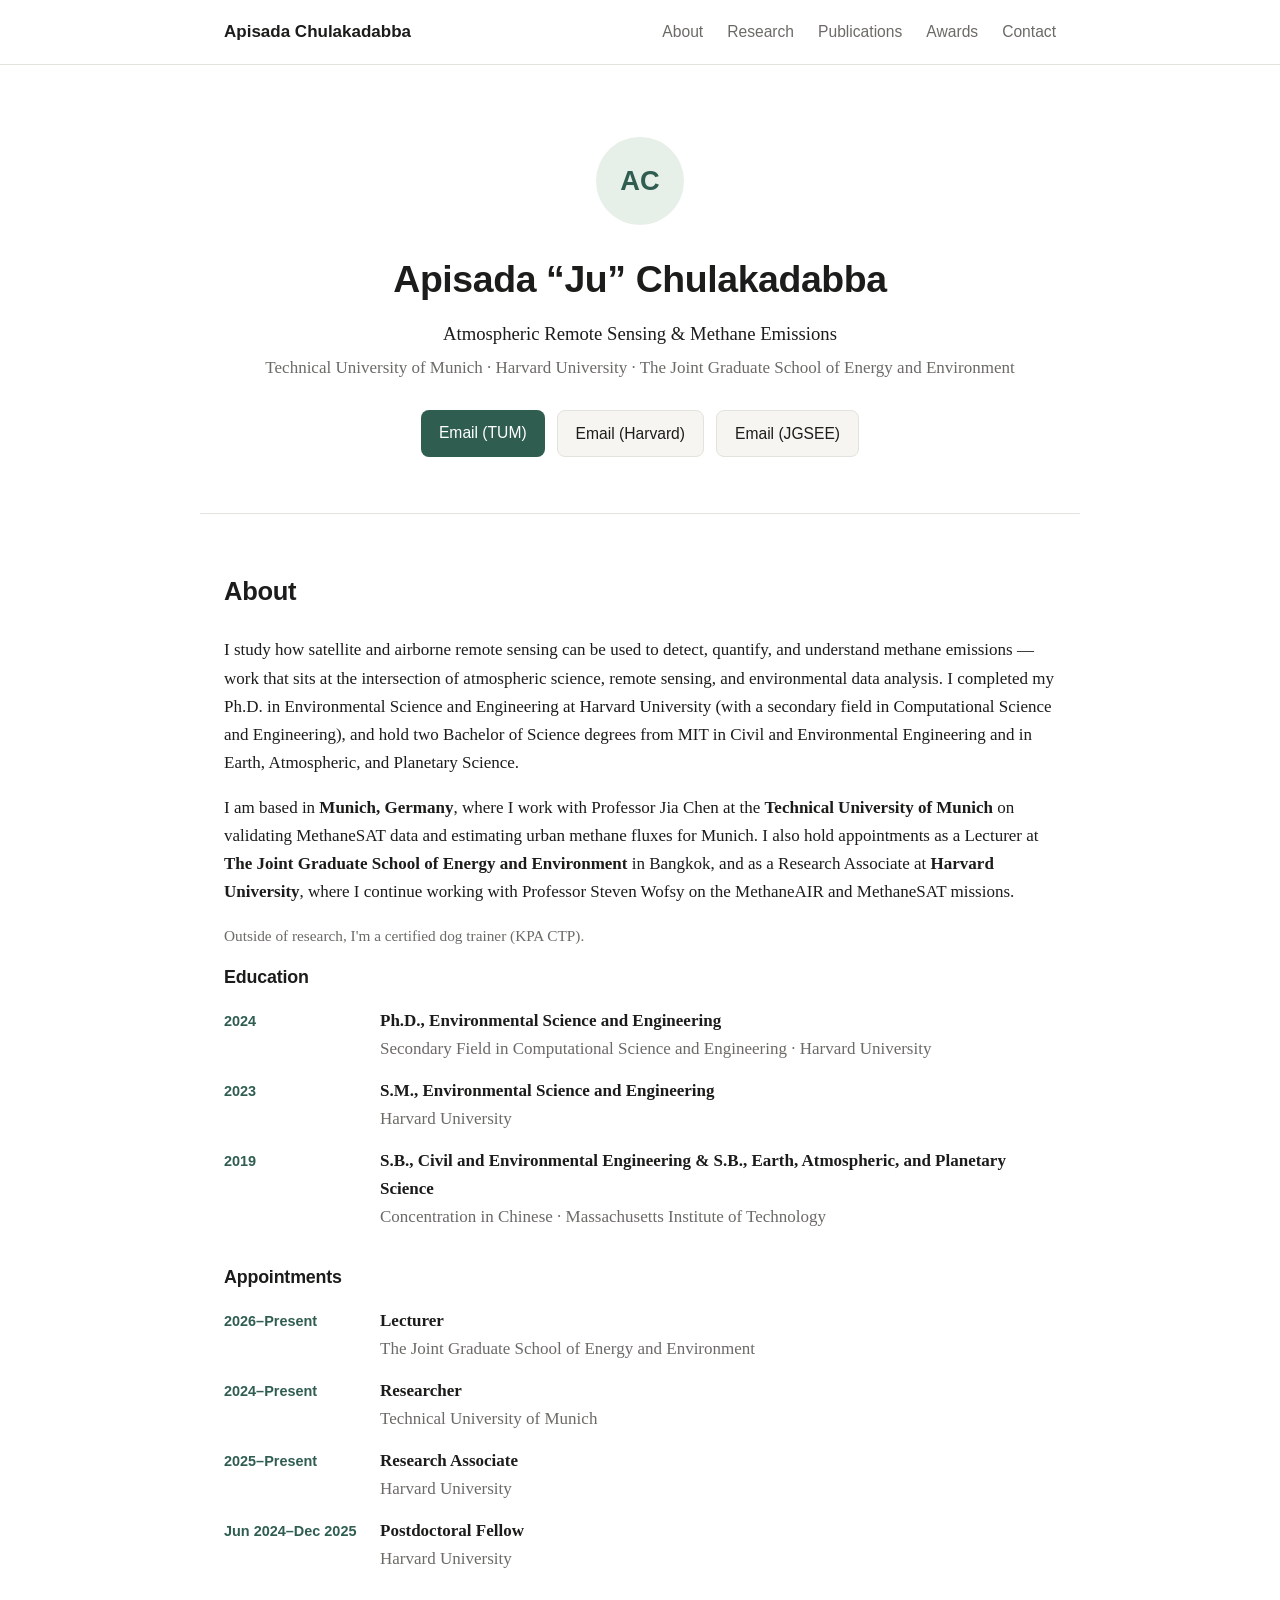
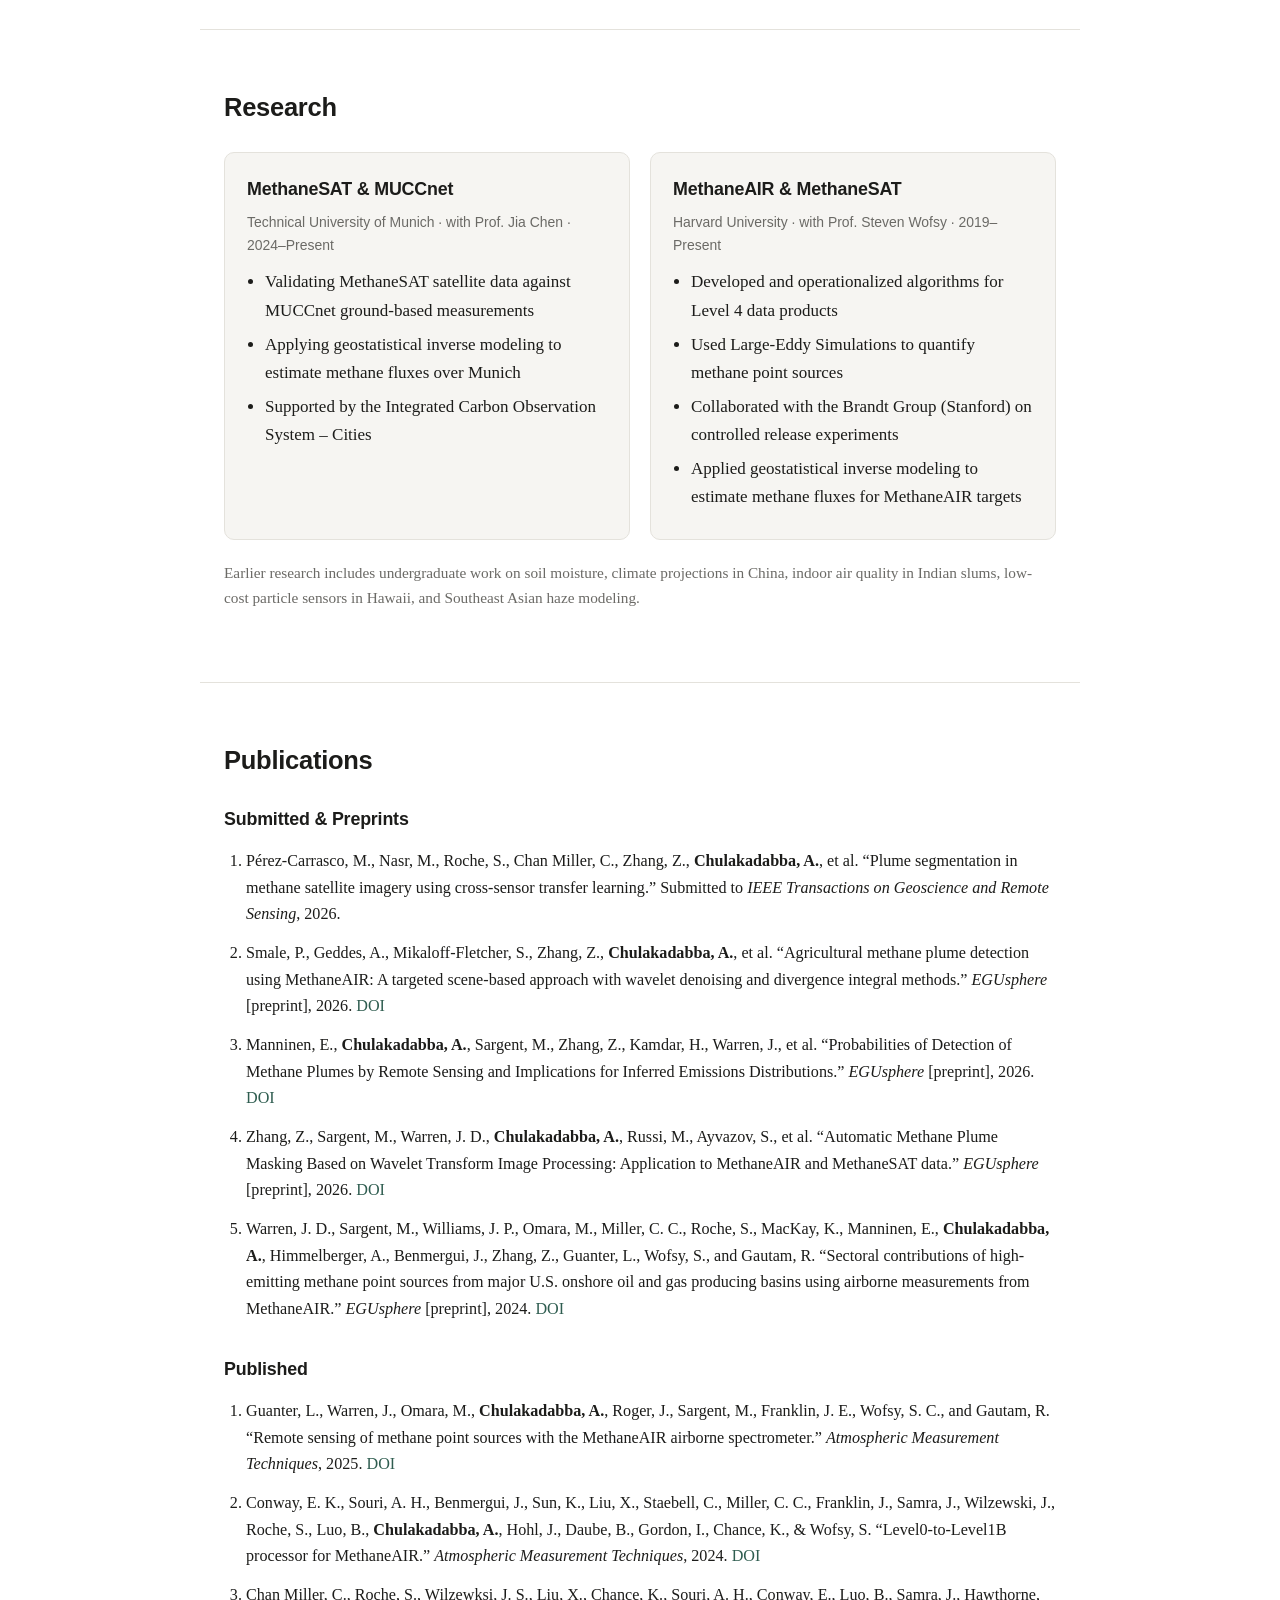
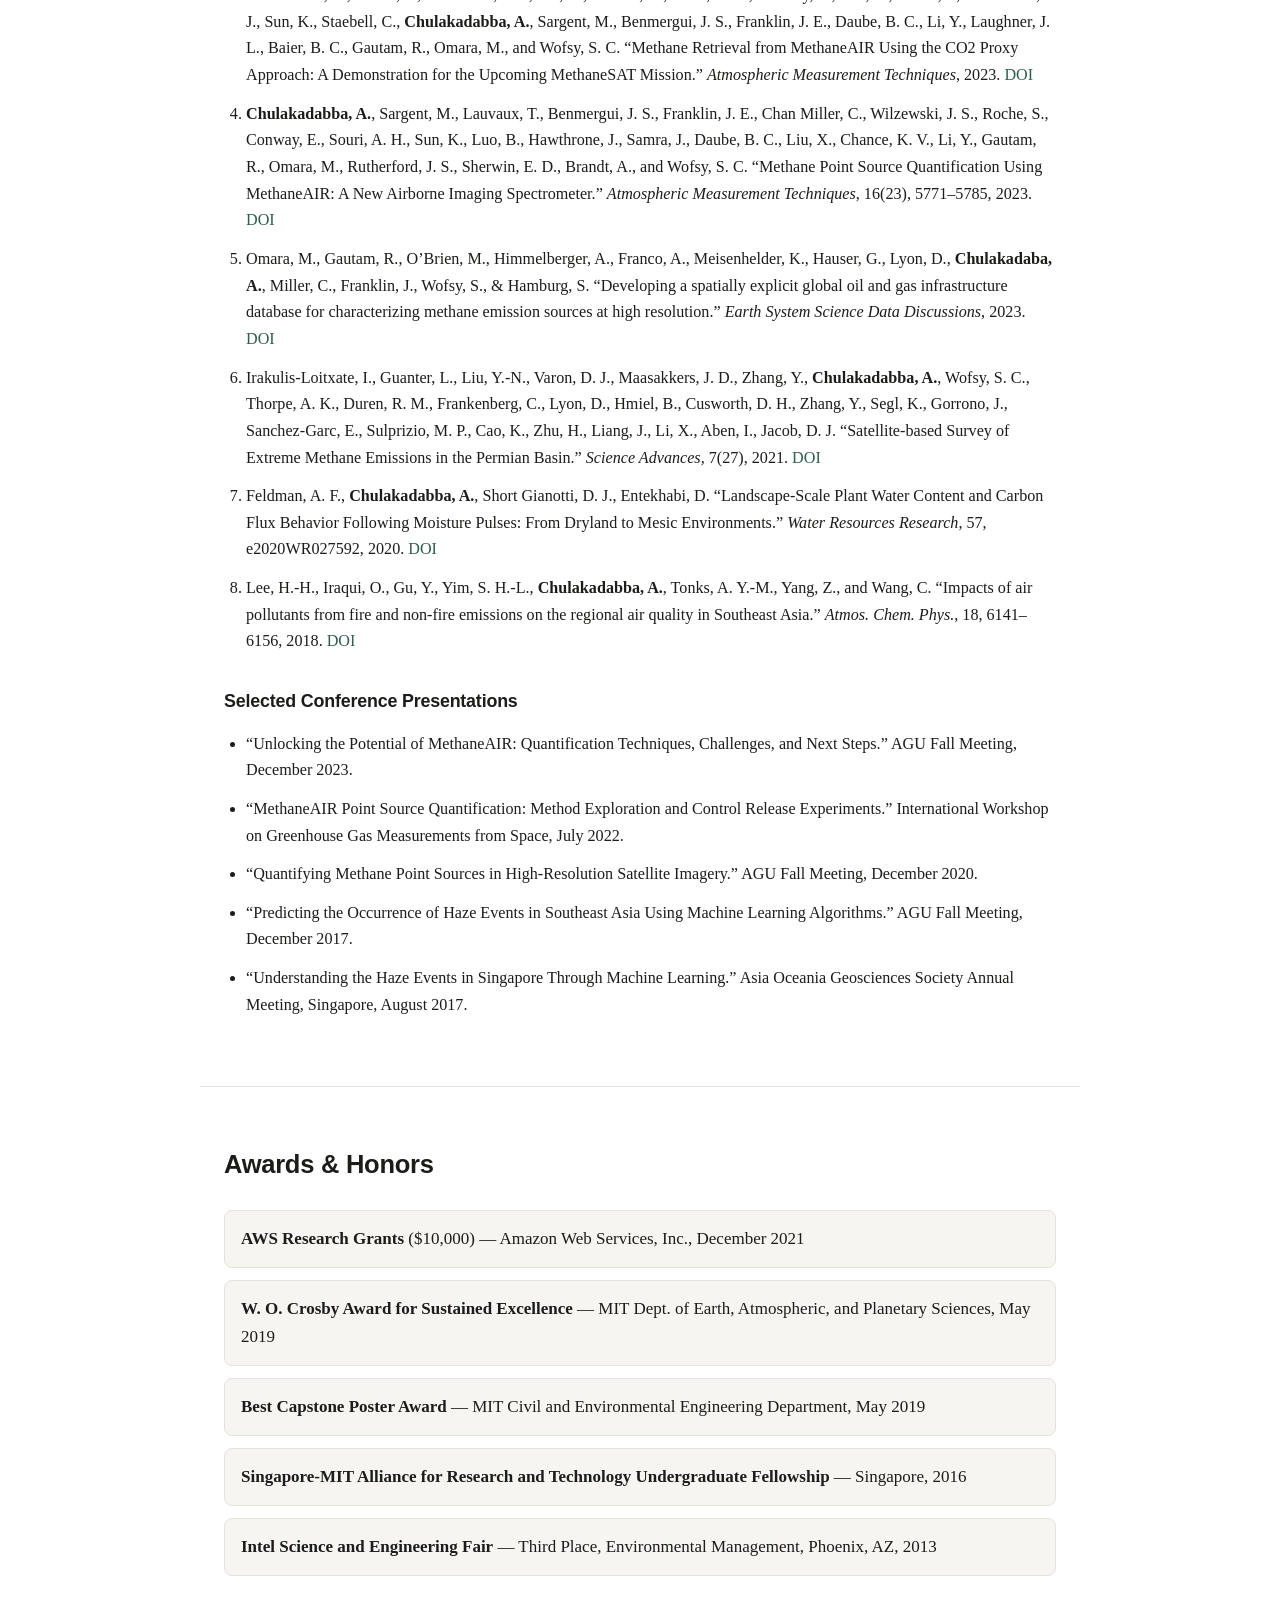
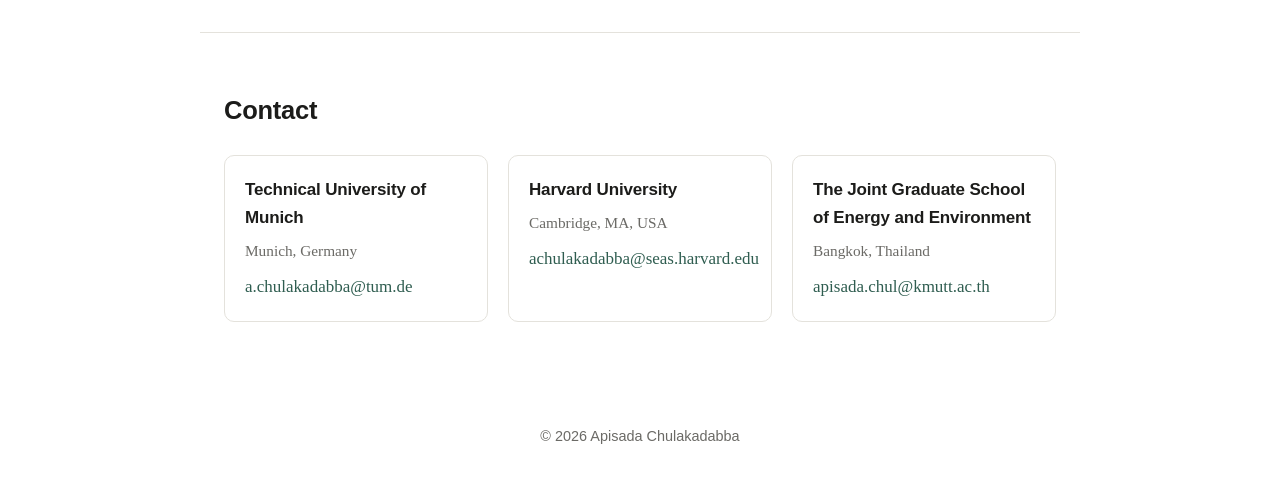
==== commit 9e935d41: "Add a low-key personal note about dog training certification" ====
--- a/index.html
+++ b/index.html
@@ -55,6 +55,7 @@
       Environment</strong> in Bangkok, and as a Research Associate at <strong>Harvard University</strong>, where I
       continue working with Professor Steven Wofsy on the MethaneAIR and MethaneSAT missions.
     </p>
+    <p class="muted small">Outside of research, I'm a certified dog trainer (KPA CTP).</p>
 
     <div class="timeline">
       <h3>Education</h3>
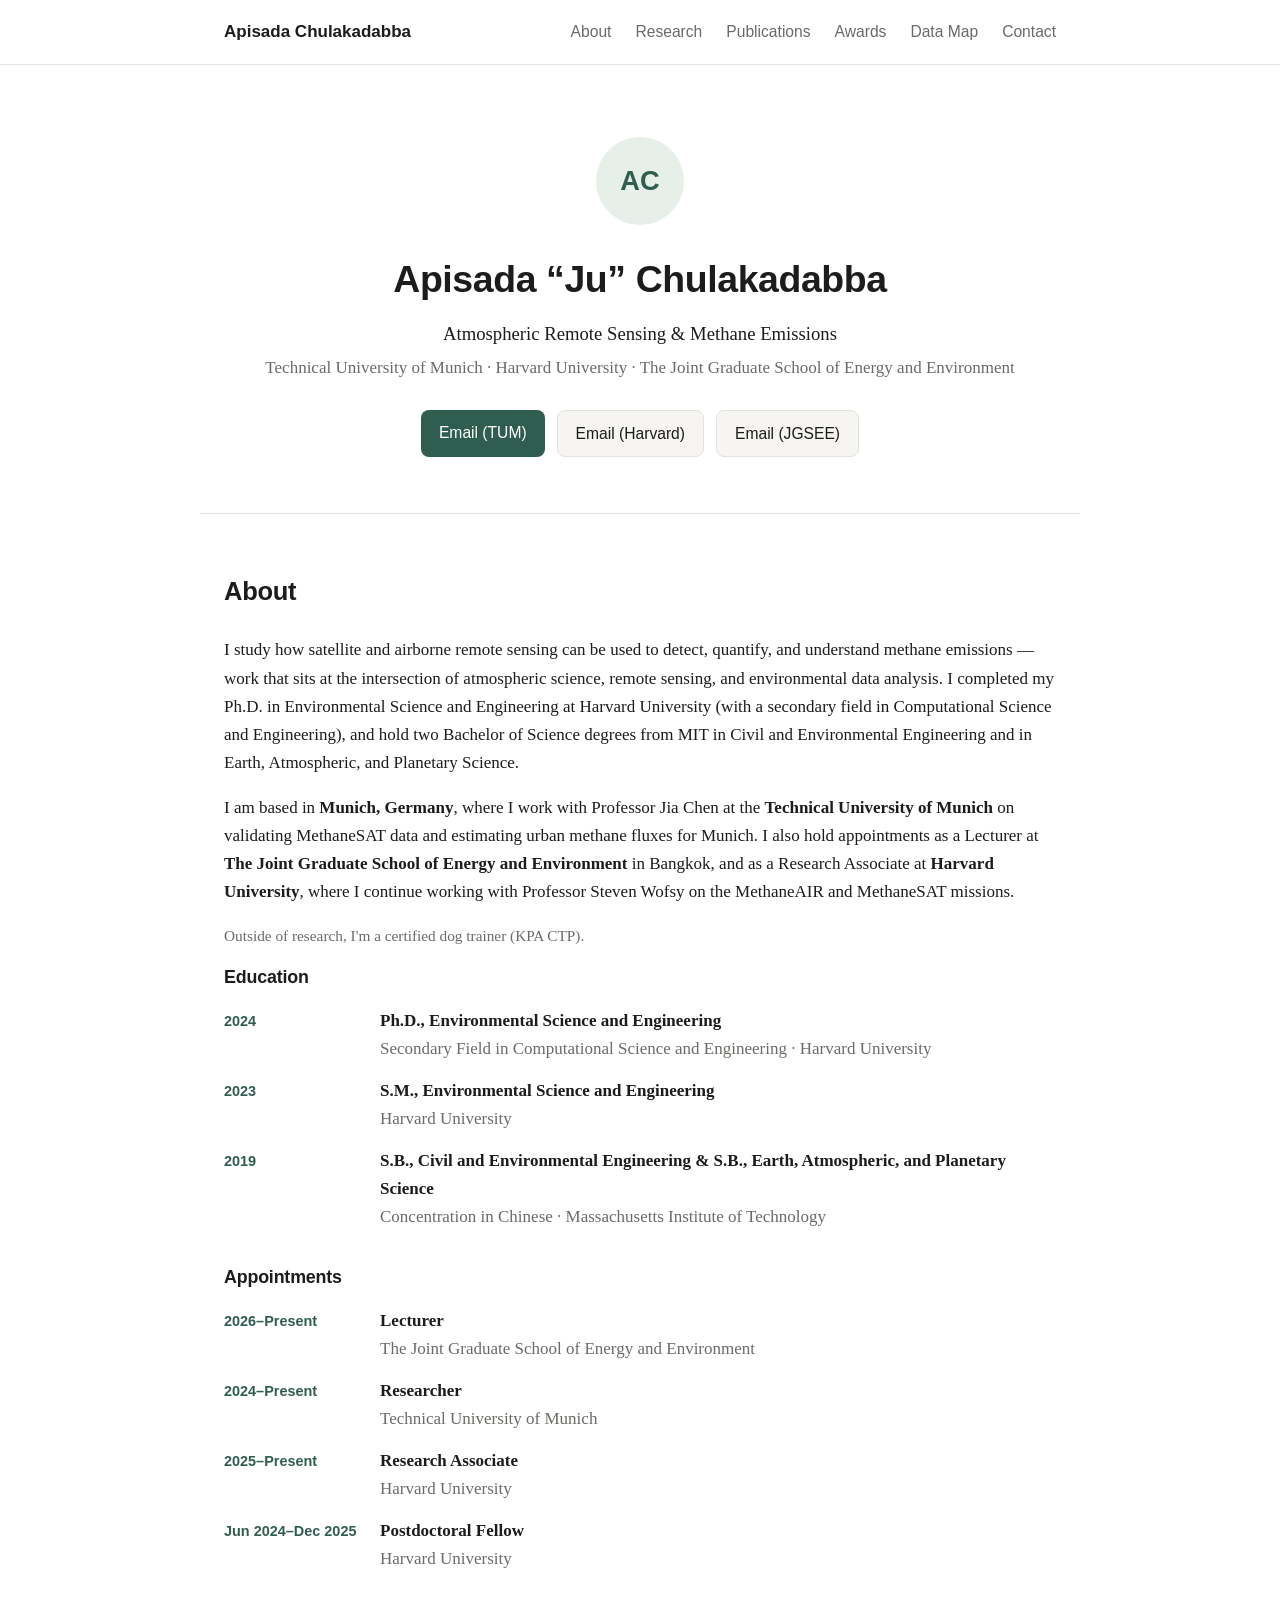
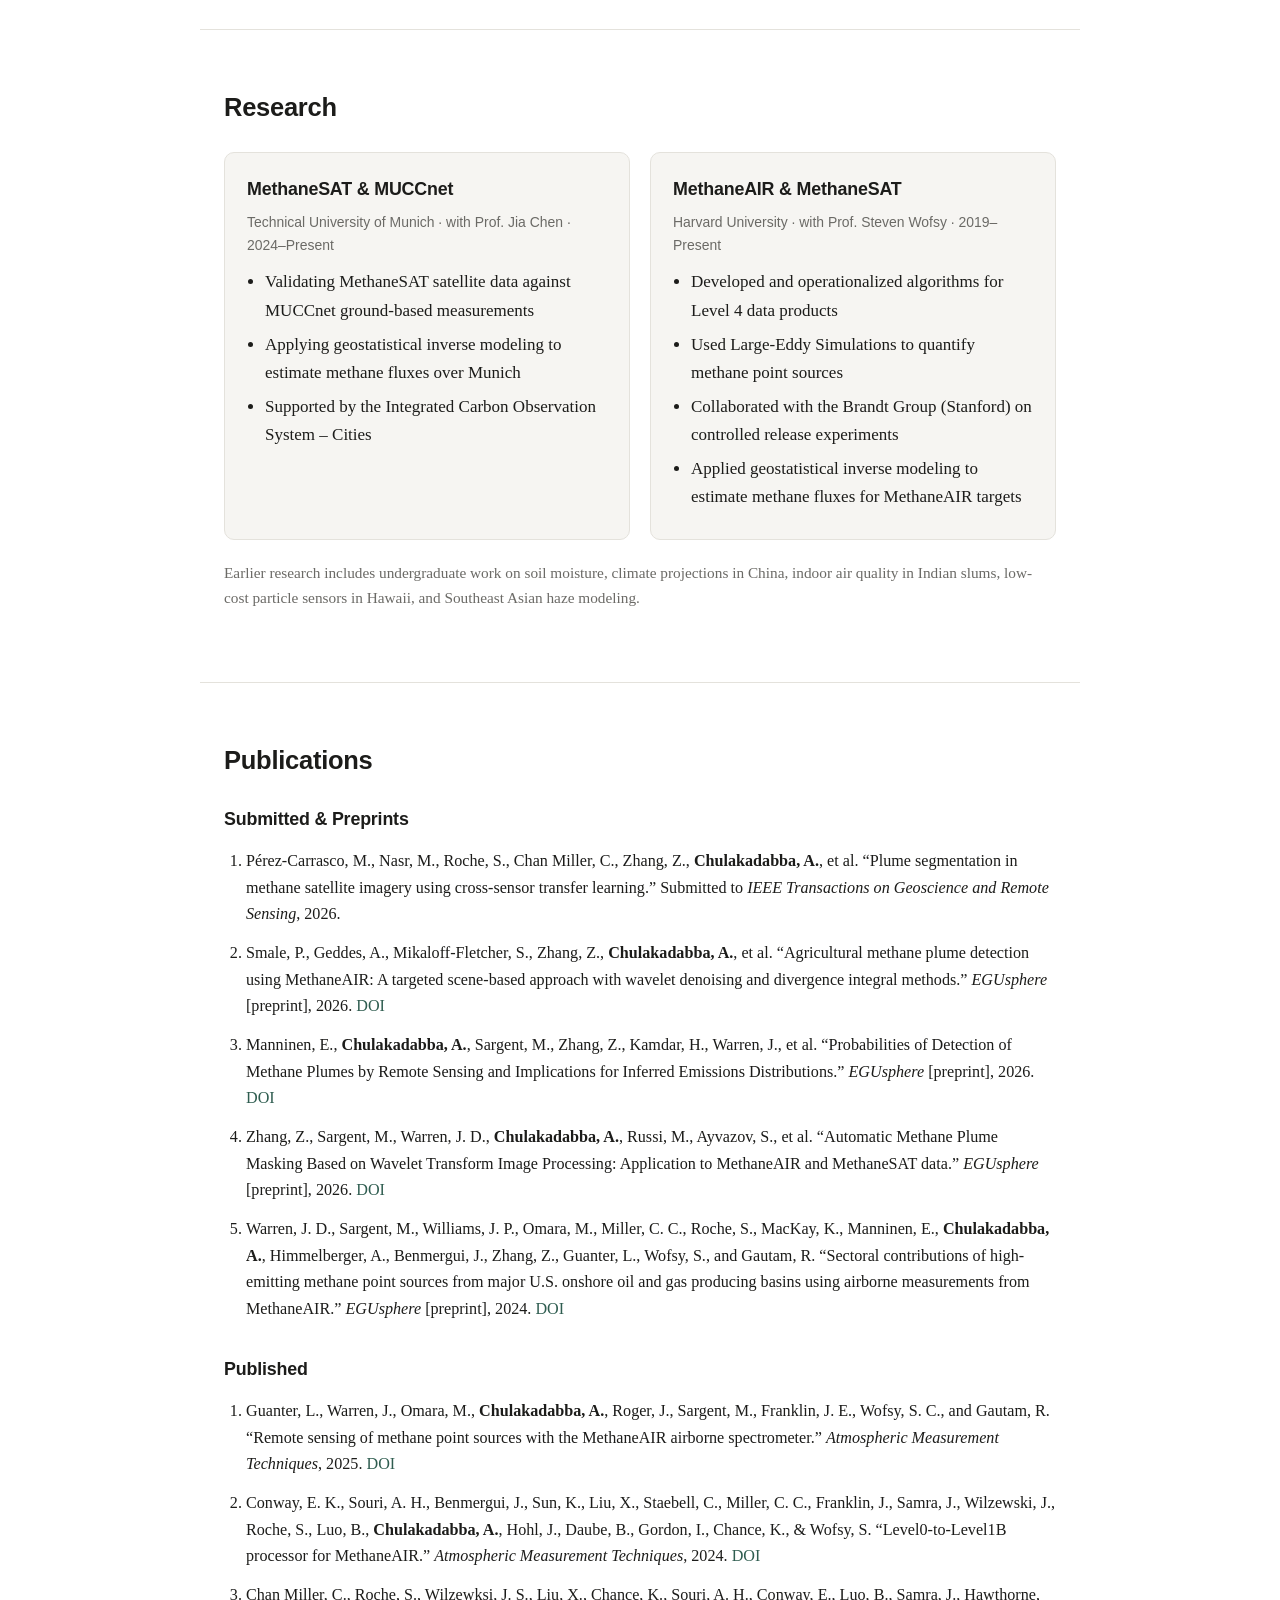
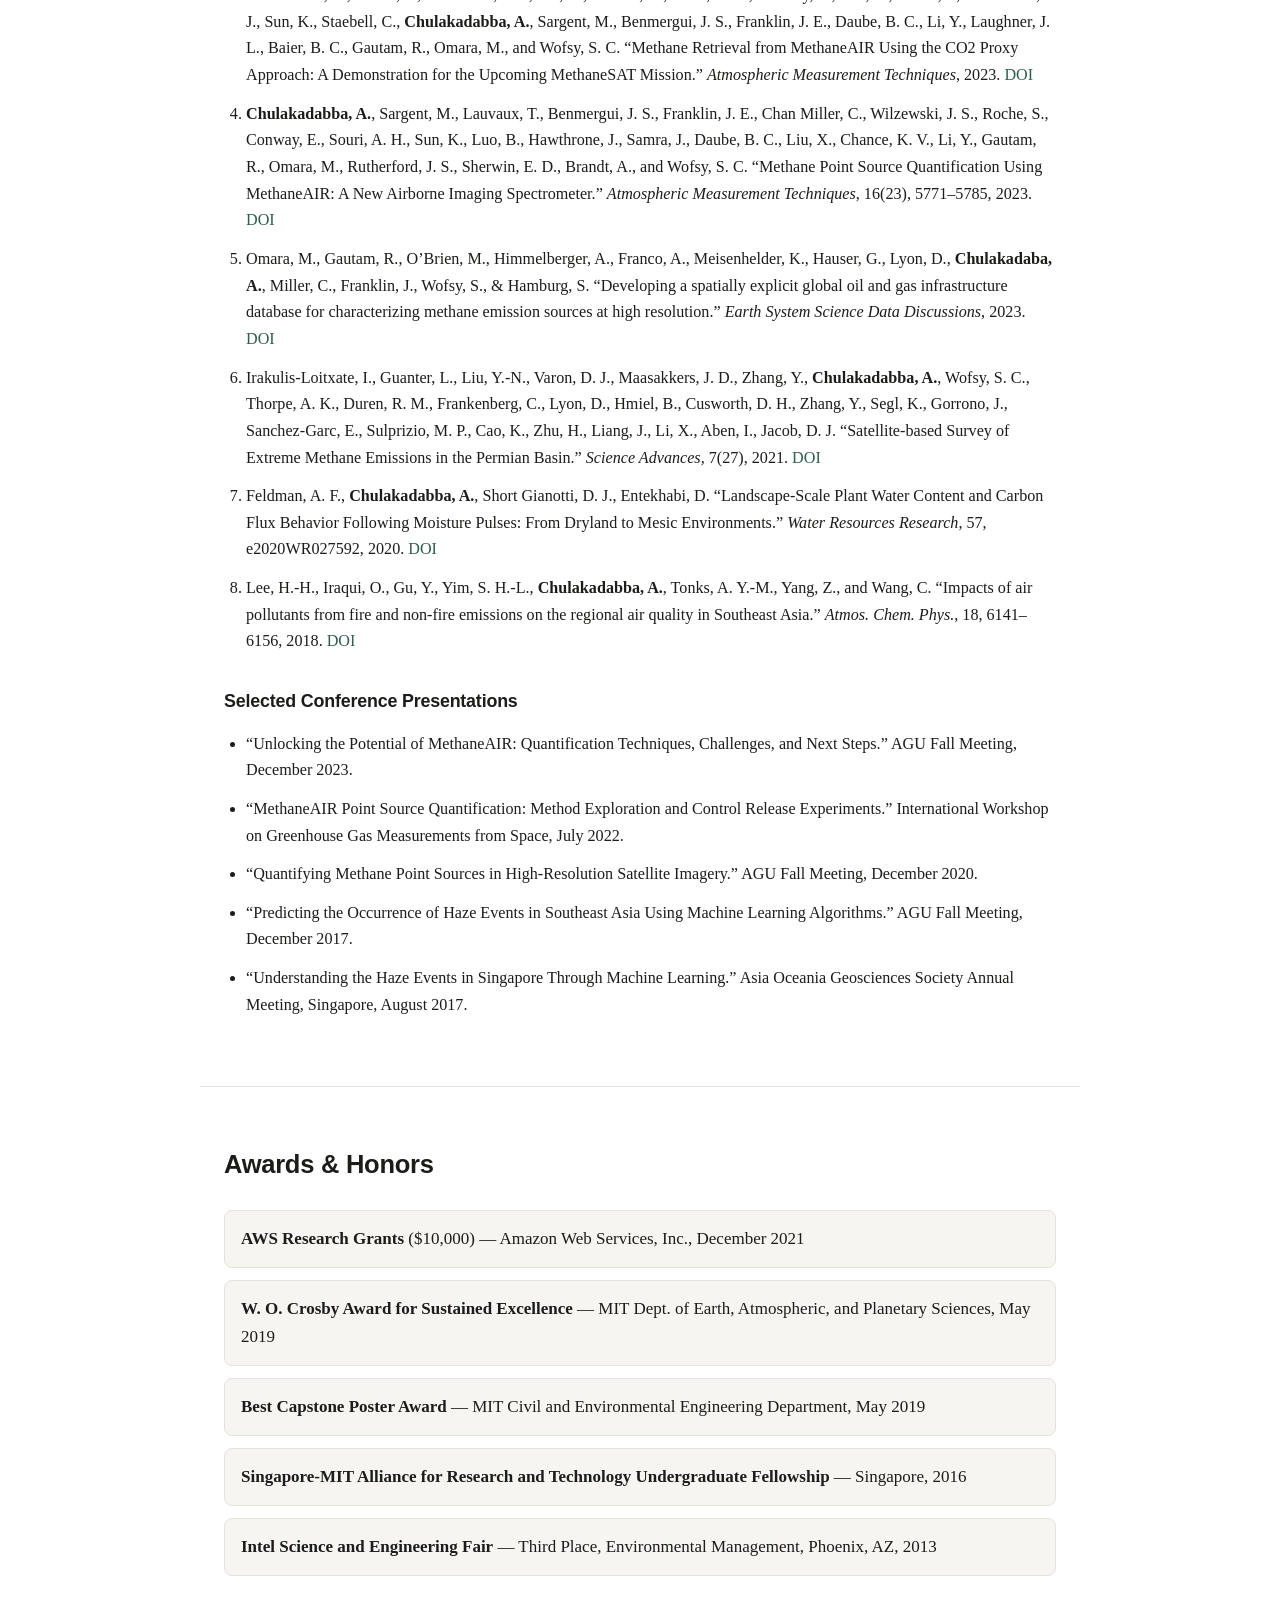
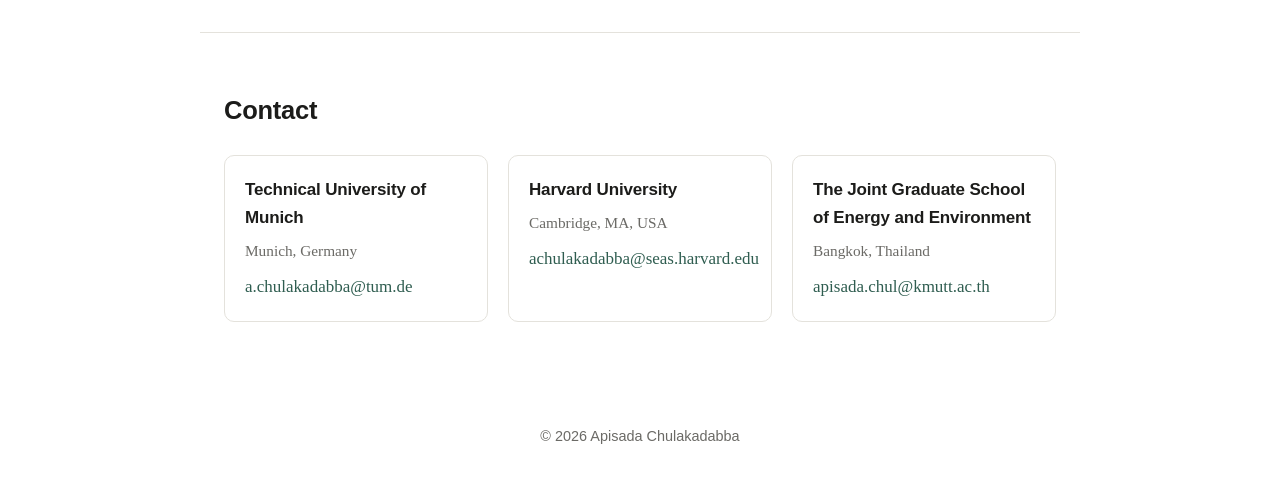
==== commit 534d11ac: "Add interactive global data coverage map Adds a standalone page contrasting meteorological model cov" ====
--- a/index.html
+++ b/index.html
@@ -20,6 +20,7 @@
       <li><a href="#research">Research</a></li>
       <li><a href="#publications">Publications</a></li>
       <li><a href="#awards">Awards</a></li>
+      <li><a href="data-coverage.html">Data Map</a></li>
       <li><a href="#contact">Contact</a></li>
     </ul>
   </nav>
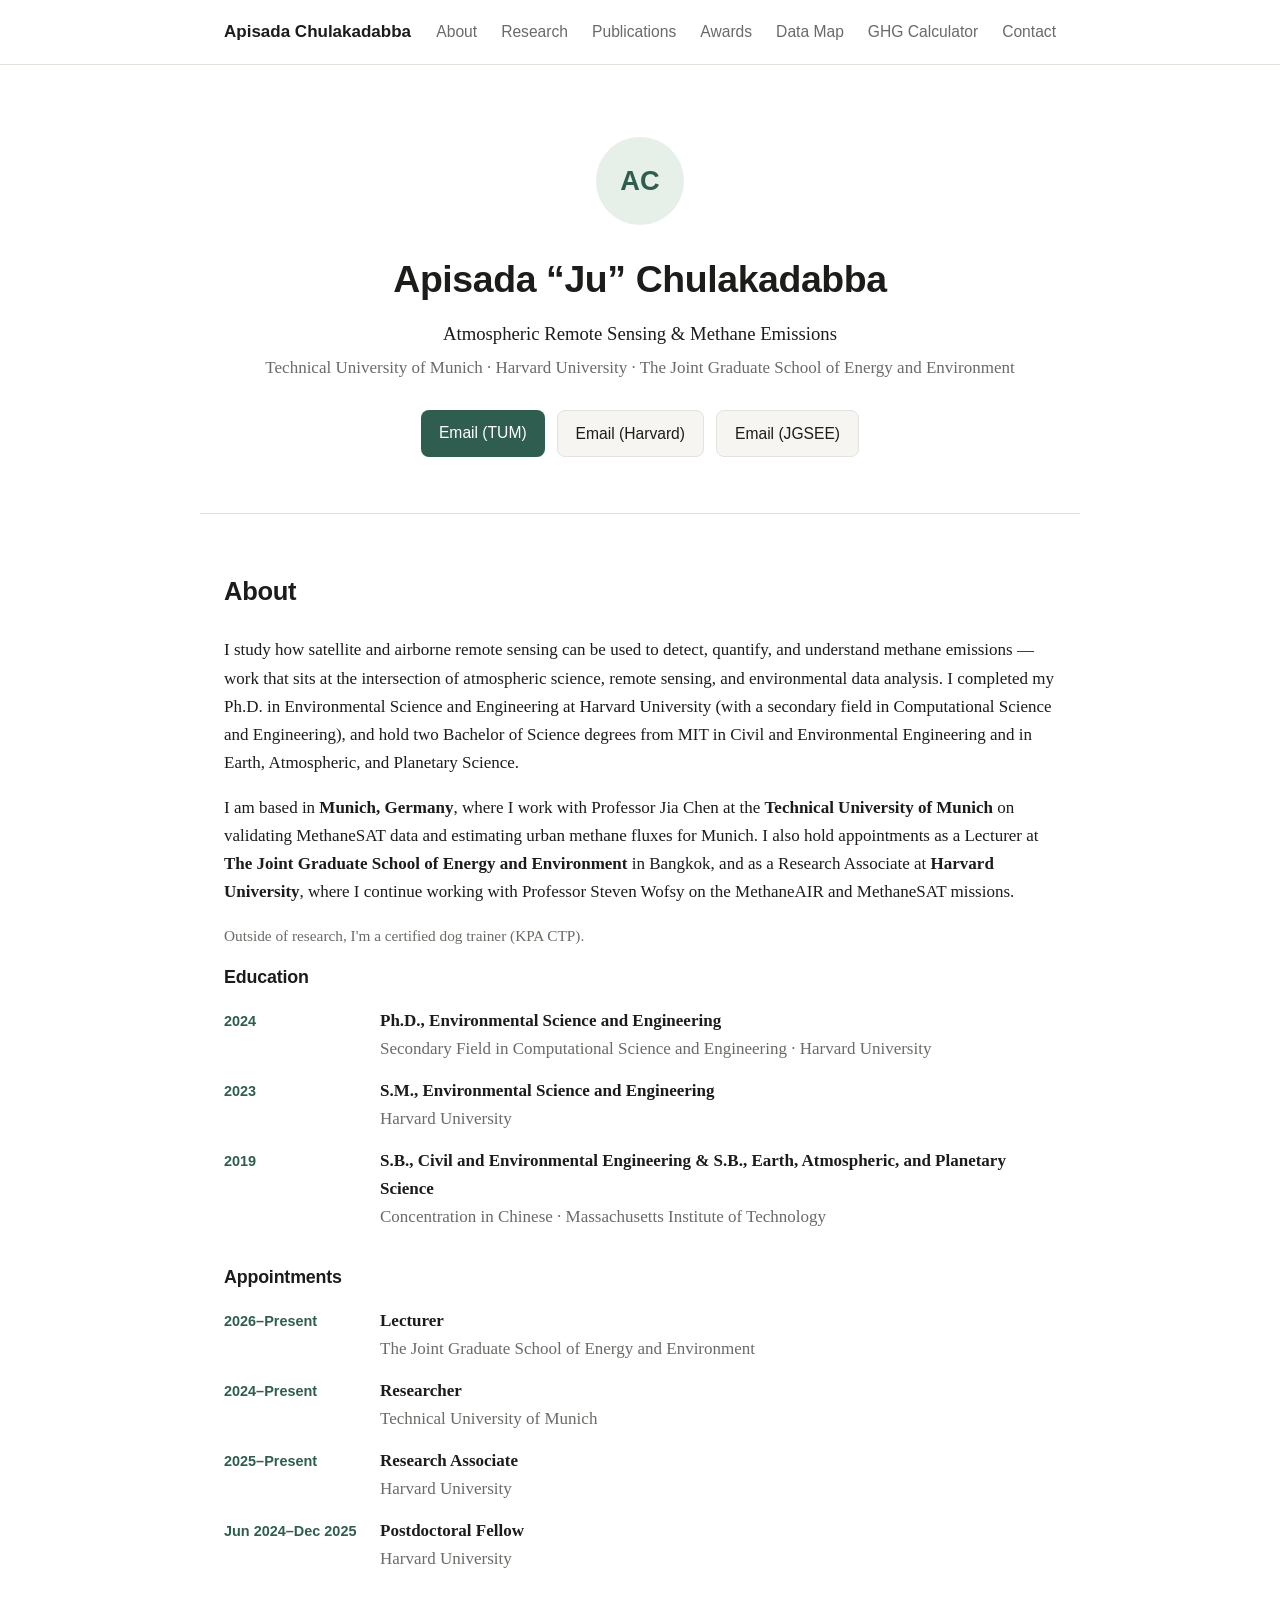
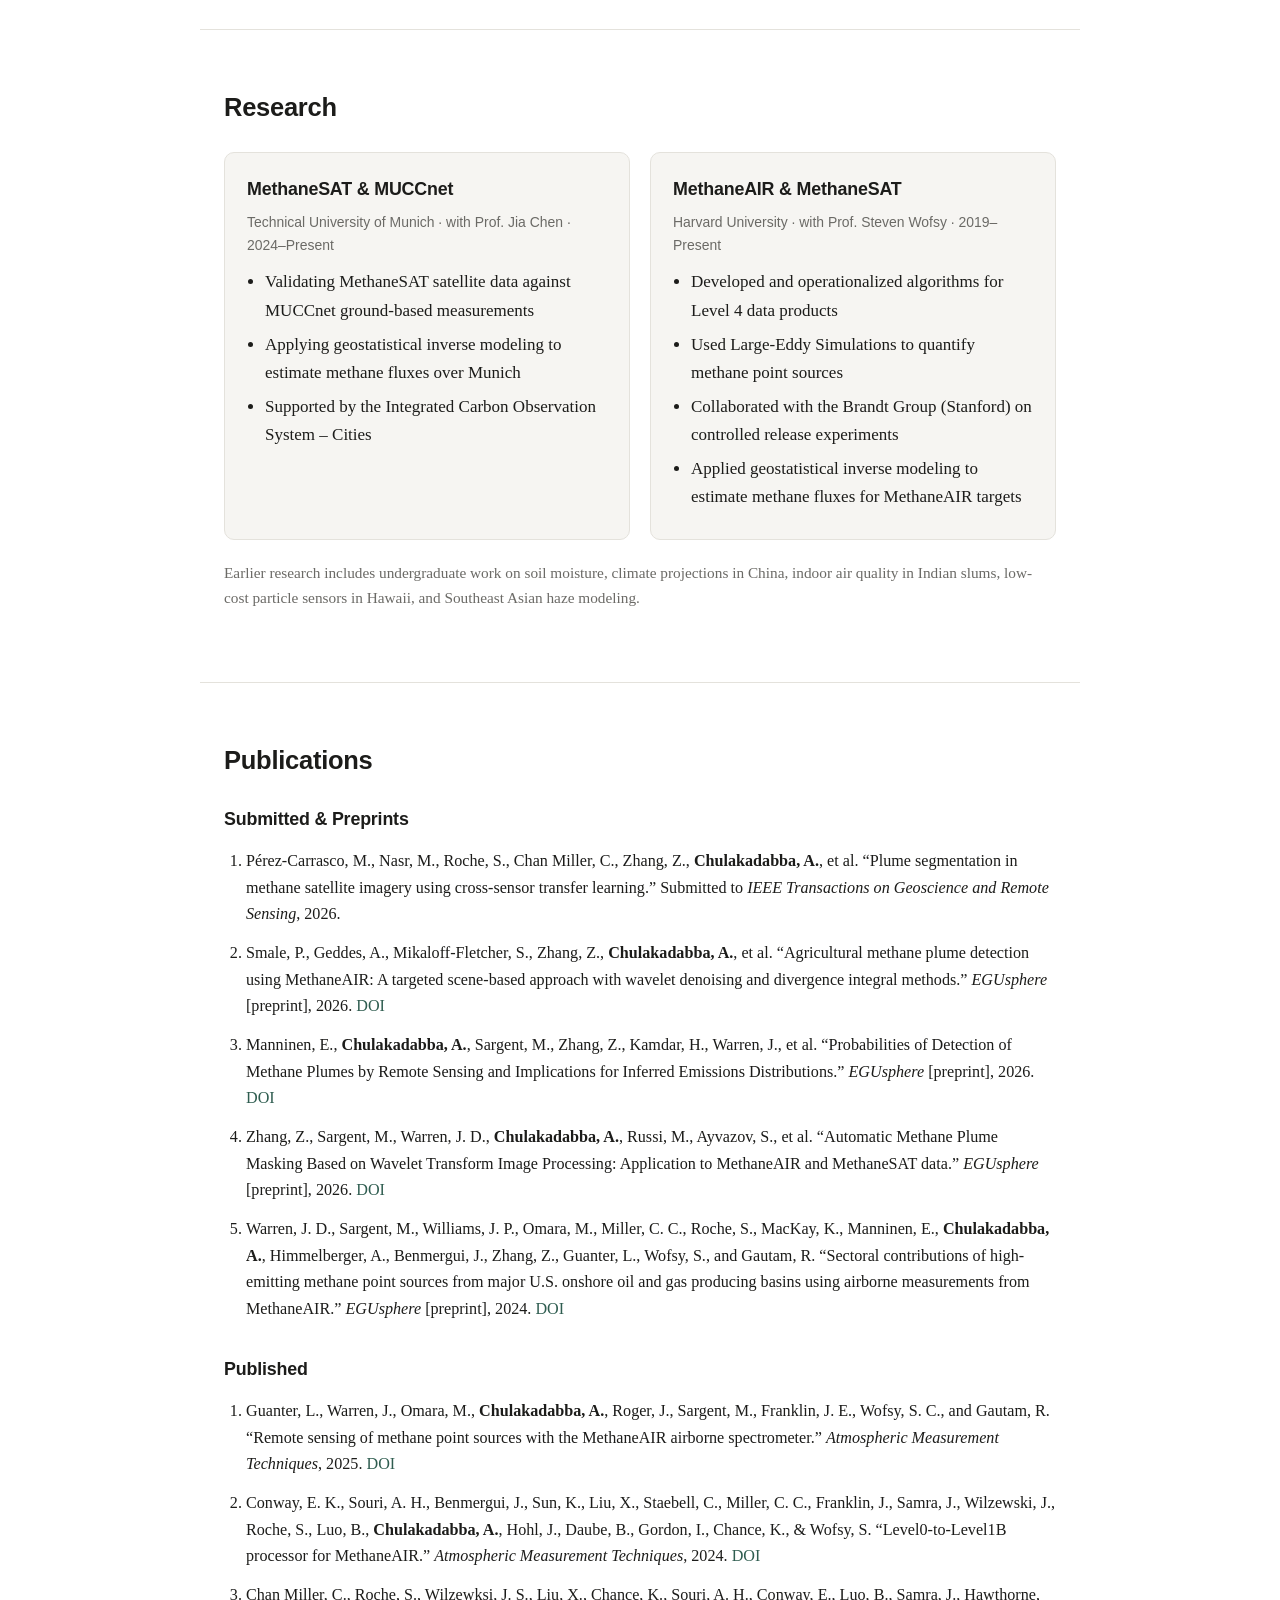
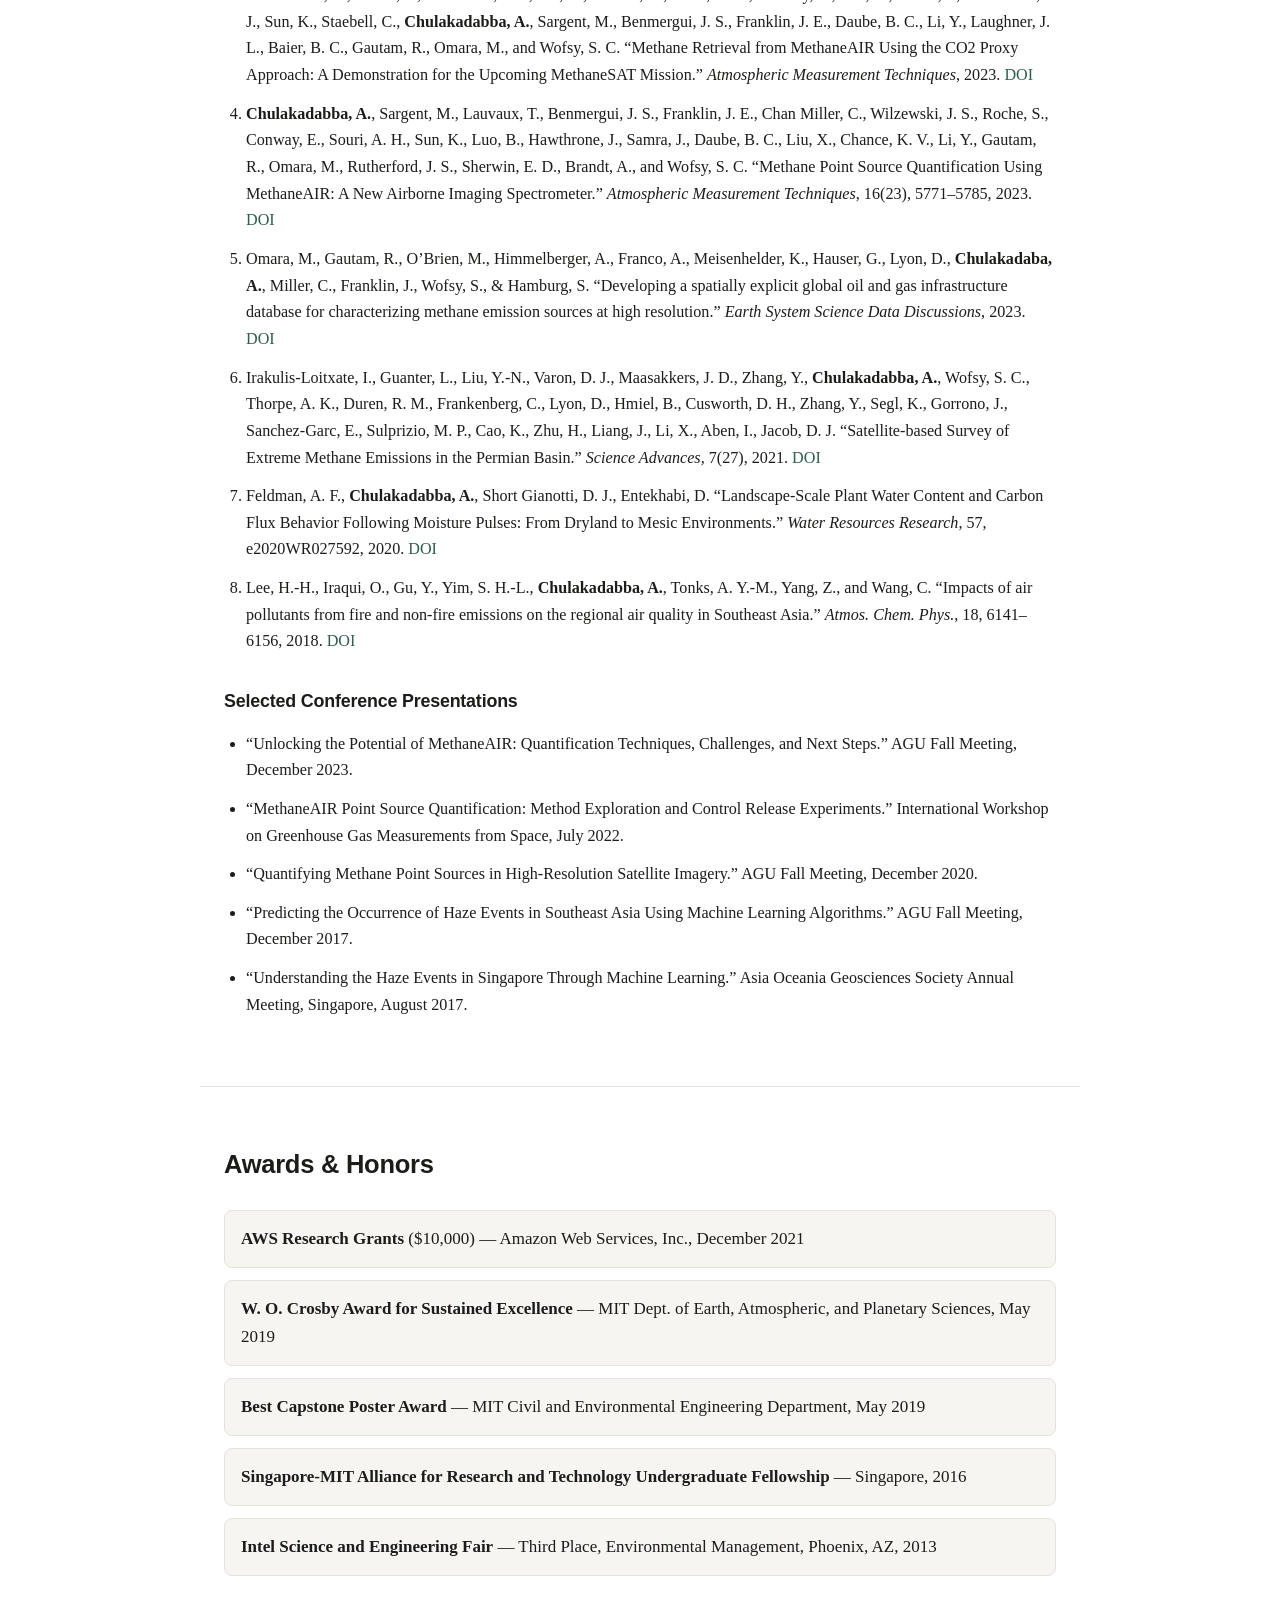
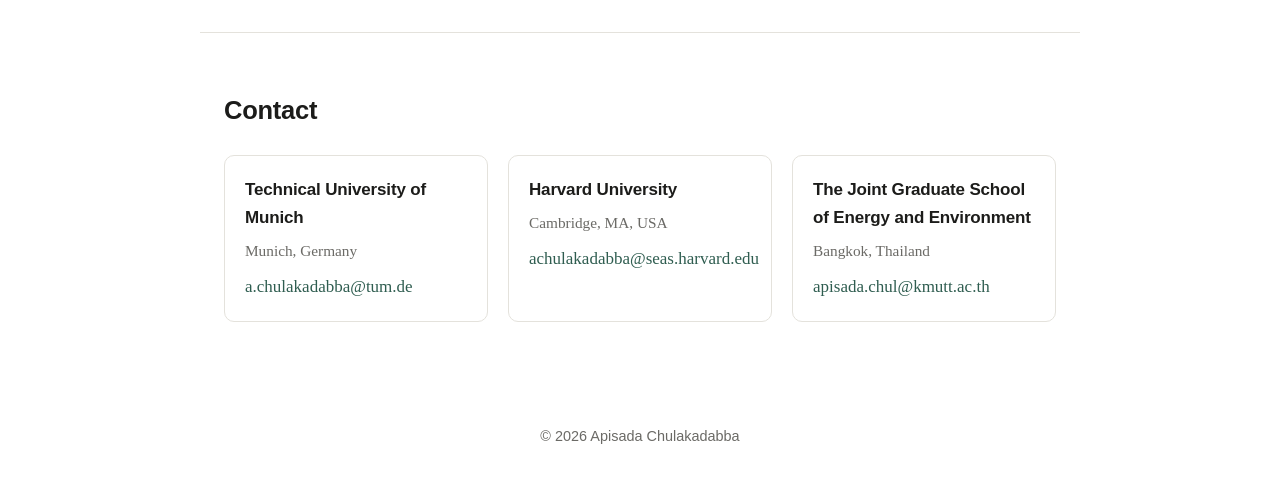
==== commit a8c1bb9e: "Add interactive GHG emissions calculator for rice and sugarcane - Create professional GHG calculator" ====
--- a/index.html
+++ b/index.html
@@ -21,6 +21,7 @@
       <li><a href="#publications">Publications</a></li>
       <li><a href="#awards">Awards</a></li>
       <li><a href="data-coverage.html">Data Map</a></li>
+      <li><a href="ghg-calculator.html">GHG Calculator</a></li>
       <li><a href="#contact">Contact</a></li>
     </ul>
   </nav>
